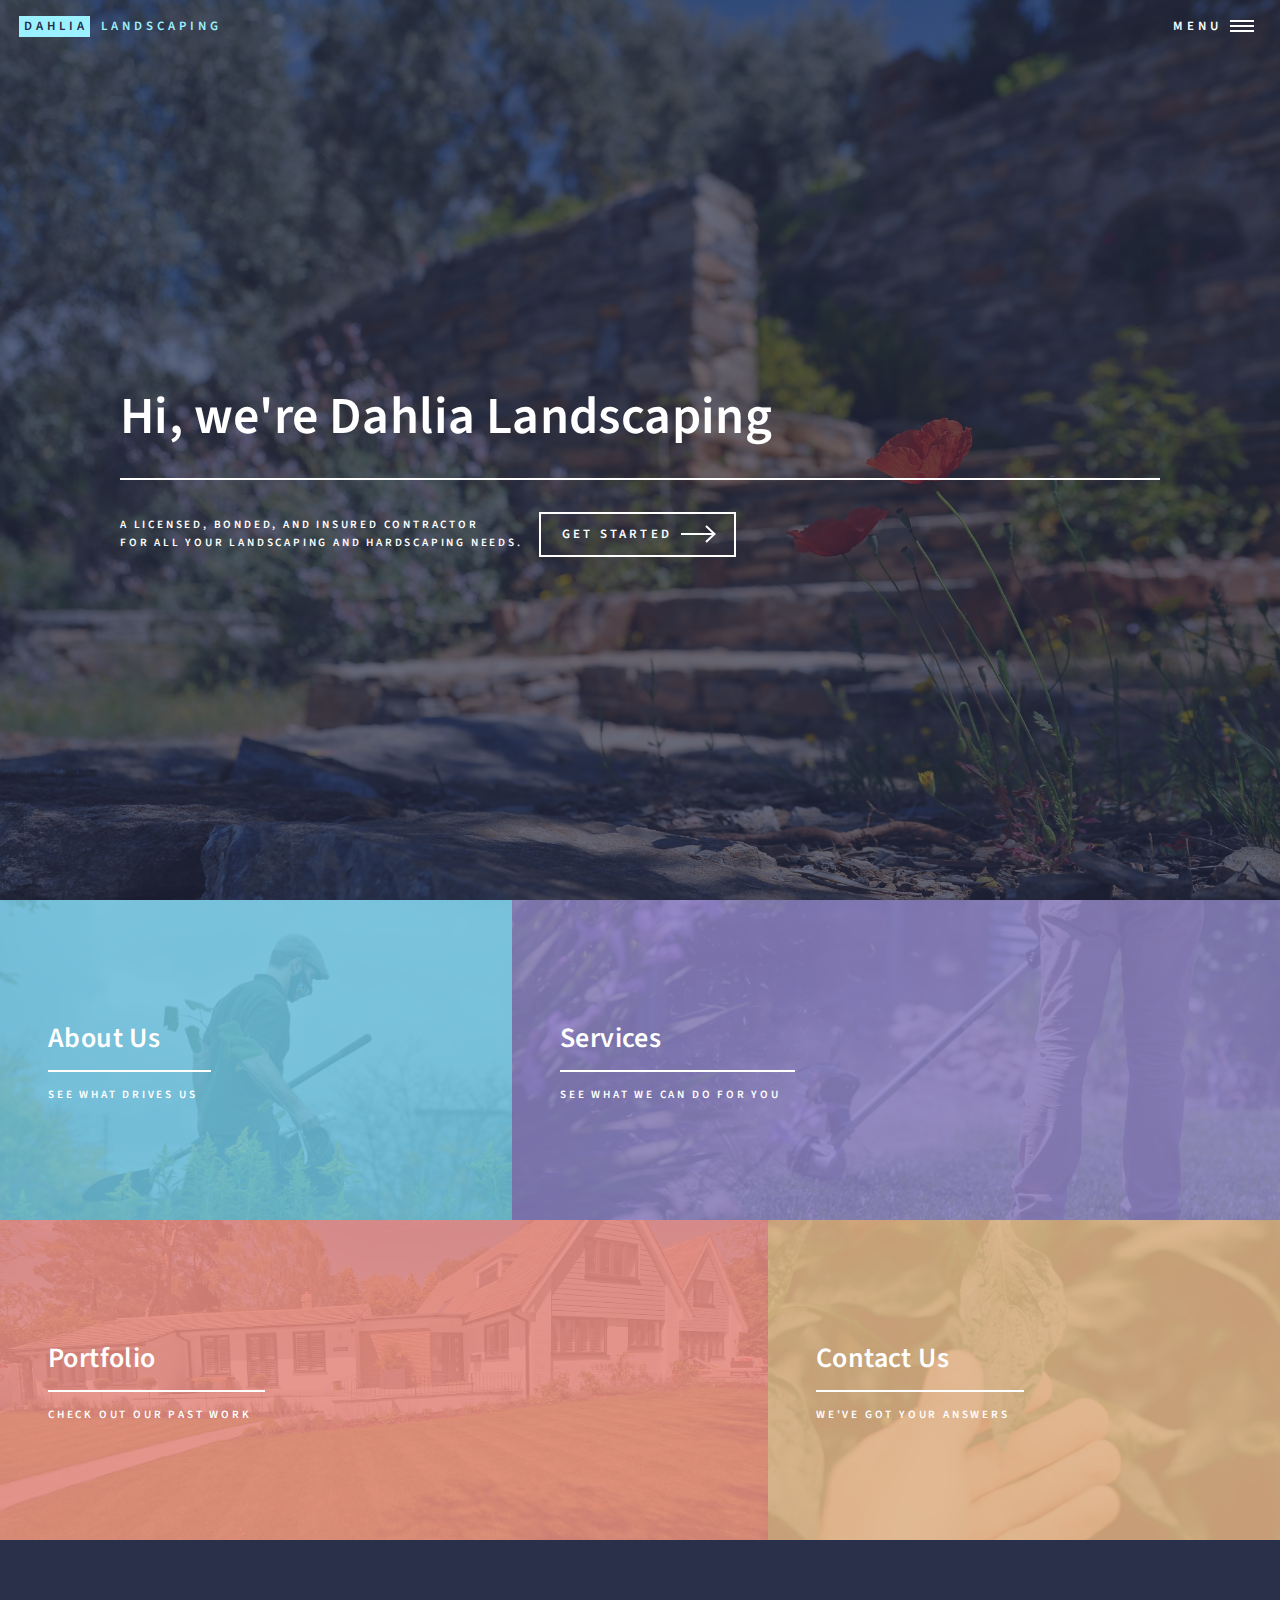
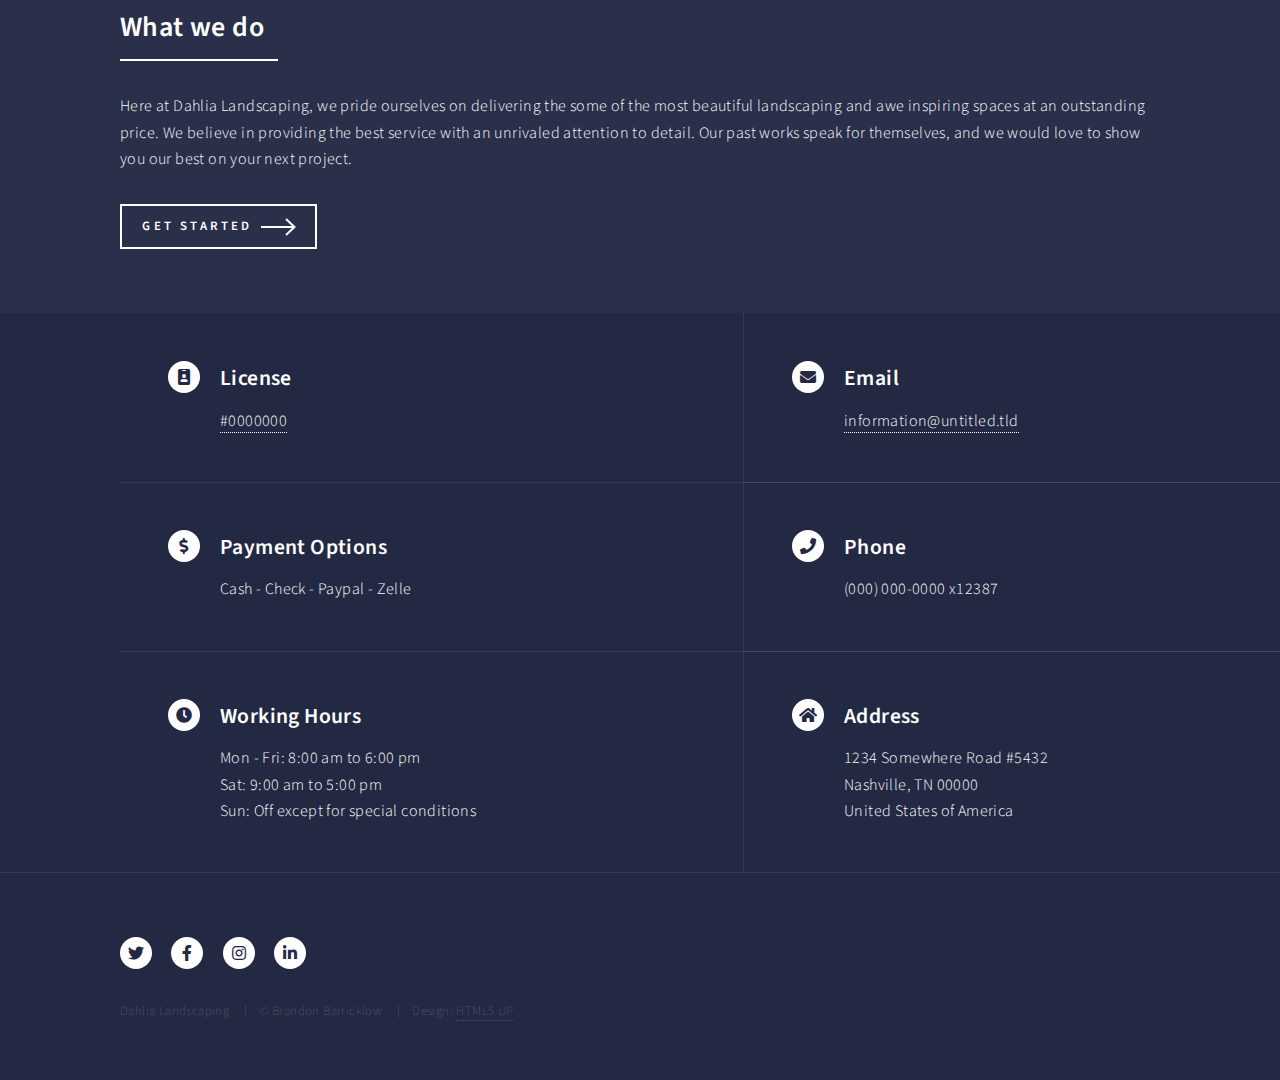
==== index.html @ 2a2ededb "First commit of all code and images" ====
<!DOCTYPE HTML>
<!--
	Forty by HTML5 UP
	html5up.net | @ajlkn
	Free for personal and commercial use under the CCA 3.0 license (html5up.net/license)
-->
<html>
	<head>
		<title>DAHLIA Landscaping</title>
		<meta charset="utf-8" />
		<meta name="viewport" content="width=device-width, initial-scale=1, user-scalable=no" />
		<link rel="stylesheet" href="assets/css/main.css" />
		<noscript><link rel="stylesheet" href="assets/css/noscript.css" /></noscript>
	</head>
	<body class="is-preload">

		<!-- Wrapper -->
			<div id="wrapper">

				<!-- Header -->
					<header id="header" class="alt">
						<a href="index.html" class="logo"><strong>DAHLIA</strong> <span>Landscaping</span></a>
						<nav>
							<a href="#menu">Menu</a>
						</nav>
					</header>

				<!-- Menu -->
					<nav id="menu">
						<ul class="links">
							<li><a href="index.html">Home</a></li>
							<li><a href="about.html">About Us</a></li>
							<li><a href="services.html">Services</a></li>
							<li><a href="portfolio.html">Portfolio</a></li>
							<li><a href="contactus.html">Contact Us</a></li>
						</ul>
					</nav>

				<!-- Banner -->
					<section id="banner" class="major">
						<div class="inner">
							<header class="major">
								<h1>Hi, we're Dahlia Landscaping</h1>
							</header>
							<div class="content">
								<p>A licensed, bonded, and insured contractor<br> for all your Landscaping and Hardscaping needs.</p>
								<ul class="actions">
									<li><a href="#one" class="button next scrolly">Get Started</a></li>
								</ul>
							</div>
						</div>
					</section>

				<!-- Main -->
					<div id="main">

						<!-- One -->
							<section id="one" class="tiles">
								<article>
									<span class="image">
										<img src="images/pic01.jpg" alt="" />
									</span>
									<header class="major">
										<h3><a href="about.html" class="link">About Us</a></h3>
										<p>See what drives us</p>
									</header>
								</article>
								<article>
									<span class="image">
										<img src="images/pic02.jpg" alt="" />
									</span>
									<header class="major">
										<h3><a href="services.html" class="link">Services</a></h3>
										<p>See what we can do for you</p>
									</header>
								</article>
								<article>
									<span class="image">
										<img src="images/pic03.jpg" alt="" />
									</span>
									<header class="major">
										<h3><a href="portfolio.html" class="link">Portfolio</a></h3>
										<p>Check out our past work</p>
									</header>
								</article>
								<article>
									<span class="image">
										<img src="images/pic04.jpg" alt="" />
									</span>
									<header class="major">
										<h3><a href="contactus.html" class="link">Contact Us</a></h3>
										<p>We've got your answers</p>
									</header>
								</article>
								<!-- <article>
									<span class="image">
										<img src="images/pic05.jpg" alt="" />
									</span>
									<header class="major">
										<h3><a href="landing.html" class="link">Consequat</a></h3>
										<p>Ipsum dolor sit amet</p>
									</header>
								</article> -->
								<!-- <article>
									<span class="image">
										<img src="images/pic06.jpg" alt="" />
									</span>
									<header class="major">
										<h3><a href="landing.html" class="link">Etiam</a></h3>
										<p>Feugiat amet tempus</p>
									</header>
								</article> -->
							</section>

						<!-- Two -->
							<section id="two">
								<div class="inner">
									<header class="major">
										<h2>What we do</h2>
									</header>
									<p>Here at Dahlia Landscaping, we pride ourselves on delivering the some of the most beautiful landscaping and awe inspiring spaces at an outstanding price. We believe in providing the best service with an unrivaled attention to detail. Our past works speak for themselves, and we would love to show you our best on your next project.</p>
									<ul class="actions">
										<li><a href="#one" class="button next scrolly">Get Started</a></li>
									</ul>
								</div>
							</section>

					</div>

				<!-- Contact -->
					<section id="contact">
						<div class="inner">
							<section class="split">
								<section>
									<div class="contact-method">
										<span class="icon solid alt fa-id-badge"></span>
										<h3>License</h3>
										<a href="#">#0000000</a>
									</div>
								</section>
								<section>
									<div class="contact-method">
										<span class="icon solid alt fa-dollar-sign"></span>
										<h3>Payment Options</h3>
										<span>Cash - Check - Paypal - Zelle</span>
									</div>
								</section>
								<section>
									<div class="contact-method">
										<span class="icon solid alt fa-clock"></span>
										<h3>Working Hours</h3>
										<span>Mon - Fri: 8:00 am to 6:00 pm<br>
										Sat: 9:00 am to 5:00 pm<br>
										Sun: Off except for special conditions</span>
									</div>
								</section>
							</section>
							<section class="split">
								<section>
									<div class="contact-method">
										<span class="icon solid alt fa-envelope"></span>
										<h3>Email</h3>
										<a href="#">information@untitled.tld</a>
									</div>
								</section>
								<section>
									<div class="contact-method">
										<span class="icon solid alt fa-phone"></span>
										<h3>Phone</h3>
										<span>(000) 000-0000 x12387</span>
									</div>
								</section>
								<section>
									<div class="contact-method">
										<span class="icon solid alt fa-home"></span>
										<h3>Address</h3>
										<span>1234 Somewhere Road #5432<br />
										Nashville, TN 00000<br />
										United States of America</span>
									</div>
								</section>
							</section>
						</div>
					</section>

				<!-- Footer -->
					<footer id="footer">
						<div class="inner">
							<ul class="icons">
								<li><a href="#" class="icon brands alt fa-twitter"><span class="label">Twitter</span></a></li>
								<li><a href="#" class="icon brands alt fa-facebook-f"><span class="label">Facebook</span></a></li>
								<li><a href="#" class="icon brands alt fa-instagram"><span class="label">Instagram</span></a></li>
								<li><a href="#" class="icon brands alt fa-linkedin-in"><span class="label">LinkedIn</span></a></li>
							</ul>
							
							<ul class="copyright">
								<li>Dahlia Landscaping</li>
								<li>&copy; Brandon Barricklow</li>
								<li>Design: <a href="https://html5up.net">HTML5 UP</a></li>
							</ul>
						</div>
					</footer>

			</div>

		<!-- Scripts -->
			<script src="assets/js/jquery.min.js"></script>
			<script src="assets/js/jquery.scrolly.min.js"></script>
			<script src="assets/js/jquery.scrollex.min.js"></script>
			<script src="assets/js/browser.min.js"></script>
			<script src="assets/js/breakpoints.min.js"></script>
			<script src="assets/js/util.js"></script>
			<script src="assets/js/main.js"></script>

	</body>
</html>
---- assets/css/main.css ----
@import url(fontawesome-all.min.css);
@import url("https://fonts.googleapis.com/css?family=Source+Sans+Pro:300,300italic,600,600italic");

/*
	Forty by HTML5 UP
	html5up.net | @ajlkn
	Free for personal and commercial use under the CCA 3.0 license (html5up.net/license)
*/

html, body, div, span, applet, object,
iframe, h1, h2, h3, h4, h5, h6, p, blockquote,
pre, a, abbr, acronym, address, big, cite,
code, del, dfn, em, img, ins, kbd, q, s, samp,
small, strike, strong, sub, sup, tt, var, b,
u, i, center, dl, dt, dd, ol, ul, li, fieldset,
form, label, legend, table, caption, tbody,
tfoot, thead, tr, th, td, article, aside,
canvas, details, embed, figure, figcaption,
footer, header, hgroup, menu, nav, output, ruby,
section, summary, time, mark, audio, video {
	margin: 0;
	padding: 0;
	border: 0;
	font-size: 100%;
	font: inherit;
	vertical-align: baseline;}

article, aside, details, figcaption, figure,
footer, header, hgroup, menu, nav, section {
	display: block;}

body {
	line-height: 1;
}

ol, ul {
	list-style: none;
}

blockquote, q {
	quotes: none;
}

	blockquote:before, blockquote:after, q:before, q:after {
		content: '';
		content: none;
	}

table {
	border-collapse: collapse;
	border-spacing: 0;
}

body {
	-webkit-text-size-adjust: none;
}

mark {
	background-color: transparent;
	color: inherit;
}

input::-moz-focus-inner {
	border: 0;
	padding: 0;
}

input, select, textarea {
	-moz-appearance: none;
	-webkit-appearance: none;
	-ms-appearance: none;
	appearance: none;
}

/* Basic */

	@-ms-viewport {
		width: device-width;
	}

	body {
		-ms-overflow-style: scrollbar;
	}

	@media screen and (max-width: 480px) {

		html, body {
			min-width: 320px;
		}

	}

	html {
		box-sizing: border-box;
	}

	*, *:before, *:after {
		box-sizing: inherit;
	}

	body {
		background: #242943;
	}

		body.is-preload *, body.is-preload *:before, body.is-preload *:after {
			-moz-animation: none !important;
			-webkit-animation: none !important;
			-ms-animation: none !important;
			animation: none !important;
			-moz-transition: none !important;
			-webkit-transition: none !important;
			-ms-transition: none !important;
			transition: none !important;
		}

/* Type */

	body, input, select, textarea {
		color: #ffffff;
		font-family: "Source Sans Pro", Helvetica, sans-serif;
		font-size: 17pt;
		font-weight: 300;
		letter-spacing: 0.025em;
		line-height: 1.65;
	}

		@media screen and (max-width: 1680px) {

			body, input, select, textarea {
				font-size: 14pt;
			}

		}

		@media screen and (max-width: 1280px) {

			body, input, select, textarea {
				font-size: 12pt;
			}

		}

		@media screen and (max-width: 360px) {

			body, input, select, textarea {
				font-size: 11pt;
			}

		}

	a {
		-moz-transition: color 0.2s ease-in-out, border-bottom-color 0.2s ease-in-out;
		-webkit-transition: color 0.2s ease-in-out, border-bottom-color 0.2s ease-in-out;
		-ms-transition: color 0.2s ease-in-out, border-bottom-color 0.2s ease-in-out;
		transition: color 0.2s ease-in-out, border-bottom-color 0.2s ease-in-out;
		border-bottom: dotted 1px;
		color: inherit;
		text-decoration: none;
	}

		a:hover {
			border-bottom-color: transparent;
			color: #9bf1ff !important;
		}

		a:active {
			color: #53e3fb !important;
		}

	strong, b {
		color: #ffffff;
		font-weight: 600;
	}

	em, i {
		font-style: italic;
	}

	p {
		margin: 0 0 2em 0;
	}

	h1, h2, h3, h4, h5, h6 {
		color: #ffffff;
		font-weight: 600;
		line-height: 1.65;
		margin: 0 0 1em 0;
	}

		h1 a, h2 a, h3 a, h4 a, h5 a, h6 a {
			color: inherit;
			border-bottom: 0;
		}

	h1 {
		font-size: 2.5em;
	}

	h2 {
		font-size: 1.75em;
	}

	h3 {
		font-size: 1.35em;
	}

	h4 {
		font-size: 1.1em;
	}

	h5 {
		font-size: 0.9em;
	}

	h6 {
		font-size: 0.7em;
	}

	@media screen and (max-width: 736px) {

		h1 {
			font-size: 2em;
		}

		h2 {
			font-size: 1.5em;
		}

		h3 {
			font-size: 1.25em;
		}

	}

	sub {
		font-size: 0.8em;
		position: relative;
		top: 0.5em;
	}

	sup {
		font-size: 0.8em;
		position: relative;
		top: -0.5em;
	}

	blockquote {
		border-left: solid 4px rgba(212, 212, 255, 0.1);
		font-style: italic;
		margin: 0 0 2em 0;
		padding: 0.5em 0 0.5em 2em;
	}

	code {
		background: rgba(212, 212, 255, 0.035);
		font-family: "Courier New", monospace;
		font-size: 0.9em;
		margin: 0 0.25em;
		padding: 0.25em 0.65em;
	}

	pre {
		-webkit-overflow-scrolling: touch;
		font-family: "Courier New", monospace;
		font-size: 0.9em;
		margin: 0 0 2em 0;
	}

		pre code {
			display: block;
			line-height: 1.75;
			padding: 1em 1.5em;
			overflow-x: auto;
		}

	hr {
		border: 0;
		border-bottom: solid 1px rgba(212, 212, 255, 0.1);
		margin: 2em 0;
	}

		hr.major {
			margin: 3em 0;
		}

	.align-left {
		text-align: left;
	}

	.align-center {
		text-align: center;
	}

	.align-right {
		text-align: right;
	}

/* Row */

	.row {
		display: flex;
		flex-wrap: wrap;
		box-sizing: border-box;
		align-items: stretch;
	}

		.row > * {
			box-sizing: border-box;
		}

		.row.gtr-uniform > * > :last-child {
			margin-bottom: 0;
		}

		.row.aln-left {
			justify-content: flex-start;
		}

		.row.aln-center {
			justify-content: center;
		}

		.row.aln-right {
			justify-content: flex-end;
		}

		.row.aln-top {
			align-items: flex-start;
		}

		.row.aln-middle {
			align-items: center;
		}

		.row.aln-bottom {
			align-items: flex-end;
		}

		.row > .imp {
			order: -1;
		}

		.row > .col-1 {
			width: 8.33333%;
		}

		.row > .off-1 {
			margin-left: 8.33333%;
		}

		.row > .col-2 {
			width: 16.66667%;
		}

		.row > .off-2 {
			margin-left: 16.66667%;
		}

		.row > .col-3 {
			width: 25%;
		}

		.row > .off-3 {
			margin-left: 25%;
		}

		.row > .col-4 {
			width: 33.33333%;
		}

		.row > .off-4 {
			margin-left: 33.33333%;
		}

		.row > .col-5 {
			width: 41.66667%;
		}

		.row > .off-5 {
			margin-left: 41.66667%;
		}

		.row > .col-6 {
			width: 50%;
		}

		.row > .off-6 {
			margin-left: 50%;
		}

		.row > .col-7 {
			width: 58.33333%;
		}

		.row > .off-7 {
			margin-left: 58.33333%;
		}

		.row > .col-8 {
			width: 66.66667%;
		}

		.row > .off-8 {
			margin-left: 66.66667%;
		}

		.row > .col-9 {
			width: 75%;
		}

		.row > .off-9 {
			margin-left: 75%;
		}

		.row > .col-10 {
			width: 83.33333%;
		}

		.row > .off-10 {
			margin-left: 83.33333%;
		}

		.row > .col-11 {
			width: 91.66667%;
		}

		.row > .off-11 {
			margin-left: 91.66667%;
		}

		.row > .col-12 {
			width: 100%;
		}

		.row > .off-12 {
			margin-left: 100%;
		}

		.row.gtr-0 {
			margin-top: 0;
			margin-left: 0em;
		}

			.row.gtr-0 > * {
				padding: 0 0 0 0em;
			}

			.row.gtr-0.gtr-uniform {
				margin-top: 0em;
			}

				.row.gtr-0.gtr-uniform > * {
					padding-top: 0em;
				}

		.row.gtr-25 {
			margin-top: 0;
			margin-left: -0.5em;
		}

			.row.gtr-25 > * {
				padding: 0 0 0 0.5em;
			}

			.row.gtr-25.gtr-uniform {
				margin-top: -0.5em;
			}

				.row.gtr-25.gtr-uniform > * {
					padding-top: 0.5em;
				}

		.row.gtr-50 {
			margin-top: 0;
			margin-left: -1em;
		}

			.row.gtr-50 > * {
				padding: 0 0 0 1em;
			}

			.row.gtr-50.gtr-uniform {
				margin-top: -1em;
			}

				.row.gtr-50.gtr-uniform > * {
					padding-top: 1em;
				}

		.row {
			margin-top: 0;
			margin-left: -2em;
		}

			.row > * {
				padding: 0 0 0 2em;
			}

			.row.gtr-uniform {
				margin-top: -2em;
			}

				.row.gtr-uniform > * {
					padding-top: 2em;
				}

		.row.gtr-150 {
			margin-top: 0;
			margin-left: -3em;
		}

			.row.gtr-150 > * {
				padding: 0 0 0 3em;
			}

			.row.gtr-150.gtr-uniform {
				margin-top: -3em;
			}

				.row.gtr-150.gtr-uniform > * {
					padding-top: 3em;
				}

		.row.gtr-200 {
			margin-top: 0;
			margin-left: -4em;
		}

			.row.gtr-200 > * {
				padding: 0 0 0 4em;
			}

			.row.gtr-200.gtr-uniform {
				margin-top: -4em;
			}

				.row.gtr-200.gtr-uniform > * {
					padding-top: 4em;
				}

		@media screen and (max-width: 1680px) {

			.row {
				display: flex;
				flex-wrap: wrap;
				box-sizing: border-box;
				align-items: stretch;
			}

				.row > * {
					box-sizing: border-box;
				}

				.row.gtr-uniform > * > :last-child {
					margin-bottom: 0;
				}

				.row.aln-left {
					justify-content: flex-start;
				}

				.row.aln-center {
					justify-content: center;
				}

				.row.aln-right {
					justify-content: flex-end;
				}

				.row.aln-top {
					align-items: flex-start;
				}

				.row.aln-middle {
					align-items: center;
				}

				.row.aln-bottom {
					align-items: flex-end;
				}

				.row > .imp-xlarge {
					order: -1;
				}

				.row > .col-1-xlarge {
					width: 8.33333%;
				}

				.row > .off-1-xlarge {
					margin-left: 8.33333%;
				}

				.row > .col-2-xlarge {
					width: 16.66667%;
				}

				.row > .off-2-xlarge {
					margin-left: 16.66667%;
				}

				.row > .col-3-xlarge {
					width: 25%;
				}

				.row > .off-3-xlarge {
					margin-left: 25%;
				}

				.row > .col-4-xlarge {
					width: 33.33333%;
				}

				.row > .off-4-xlarge {
					margin-left: 33.33333%;
				}

				.row > .col-5-xlarge {
					width: 41.66667%;
				}

				.row > .off-5-xlarge {
					margin-left: 41.66667%;
				}

				.row > .col-6-xlarge {
					width: 50%;
				}

				.row > .off-6-xlarge {
					margin-left: 50%;
				}

				.row > .col-7-xlarge {
					width: 58.33333%;
				}

				.row > .off-7-xlarge {
					margin-left: 58.33333%;
				}

				.row > .col-8-xlarge {
					width: 66.66667%;
				}

				.row > .off-8-xlarge {
					margin-left: 66.66667%;
				}

				.row > .col-9-xlarge {
					width: 75%;
				}

				.row > .off-9-xlarge {
					margin-left: 75%;
				}

				.row > .col-10-xlarge {
					width: 83.33333%;
				}

				.row > .off-10-xlarge {
					margin-left: 83.33333%;
				}

				.row > .col-11-xlarge {
					width: 91.66667%;
				}

				.row > .off-11-xlarge {
					margin-left: 91.66667%;
				}

				.row > .col-12-xlarge {
					width: 100%;
				}

				.row > .off-12-xlarge {
					margin-left: 100%;
				}

				.row.gtr-0 {
					margin-top: 0;
					margin-left: 0em;
				}

					.row.gtr-0 > * {
						padding: 0 0 0 0em;
					}

					.row.gtr-0.gtr-uniform {
						margin-top: 0em;
					}

						.row.gtr-0.gtr-uniform > * {
							padding-top: 0em;
						}

				.row.gtr-25 {
					margin-top: 0;
					margin-left: -0.5em;
				}

					.row.gtr-25 > * {
						padding: 0 0 0 0.5em;
					}

					.row.gtr-25.gtr-uniform {
						margin-top: -0.5em;
					}

						.row.gtr-25.gtr-uniform > * {
							padding-top: 0.5em;
						}

				.row.gtr-50 {
					margin-top: 0;
					margin-left: -1em;
				}

					.row.gtr-50 > * {
						padding: 0 0 0 1em;
					}

					.row.gtr-50.gtr-uniform {
						margin-top: -1em;
					}

						.row.gtr-50.gtr-uniform > * {
							padding-top: 1em;
						}

				.row {
					margin-top: 0;
					margin-left: -2em;
				}

					.row > * {
						padding: 0 0 0 2em;
					}

					.row.gtr-uniform {
						margin-top: -2em;
					}

						.row.gtr-uniform > * {
							padding-top: 2em;
						}

				.row.gtr-150 {
					margin-top: 0;
					margin-left: -3em;
				}

					.row.gtr-150 > * {
						padding: 0 0 0 3em;
					}

					.row.gtr-150.gtr-uniform {
						margin-top: -3em;
					}

						.row.gtr-150.gtr-uniform > * {
							padding-top: 3em;
						}

				.row.gtr-200 {
					margin-top: 0;
					margin-left: -4em;
				}

					.row.gtr-200 > * {
						padding: 0 0 0 4em;
					}

					.row.gtr-200.gtr-uniform {
						margin-top: -4em;
					}

						.row.gtr-200.gtr-uniform > * {
							padding-top: 4em;
						}

		}

		@media screen and (max-width: 1280px) {

			.row {
				display: flex;
				flex-wrap: wrap;
				box-sizing: border-box;
				align-items: stretch;
			}

				.row > * {
					box-sizing: border-box;
				}

				.row.gtr-uniform > * > :last-child {
					margin-bottom: 0;
				}

				.row.aln-left {
					justify-content: flex-start;
				}

				.row.aln-center {
					justify-content: center;
				}

				.row.aln-right {
					justify-content: flex-end;
				}

				.row.aln-top {
					align-items: flex-start;
				}

				.row.aln-middle {
					align-items: center;
				}

				.row.aln-bottom {
					align-items: flex-end;
				}

				.row > .imp-large {
					order: -1;
				}

				.row > .col-1-large {
					width: 8.33333%;
				}

				.row > .off-1-large {
					margin-left: 8.33333%;
				}

				.row > .col-2-large {
					width: 16.66667%;
				}

				.row > .off-2-large {
					margin-left: 16.66667%;
				}

				.row > .col-3-large {
					width: 25%;
				}

				.row > .off-3-large {
					margin-left: 25%;
				}

				.row > .col-4-large {
					width: 33.33333%;
				}

				.row > .off-4-large {
					margin-left: 33.33333%;
				}

				.row > .col-5-large {
					width: 41.66667%;
				}

				.row > .off-5-large {
					margin-left: 41.66667%;
				}

				.row > .col-6-large {
					width: 50%;
				}

				.row > .off-6-large {
					margin-left: 50%;
				}

				.row > .col-7-large {
					width: 58.33333%;
				}

				.row > .off-7-large {
					margin-left: 58.33333%;
				}

				.row > .col-8-large {
					width: 66.66667%;
				}

				.row > .off-8-large {
					margin-left: 66.66667%;
				}

				.row > .col-9-large {
					width: 75%;
				}

				.row > .off-9-large {
					margin-left: 75%;
				}

				.row > .col-10-large {
					width: 83.33333%;
				}

				.row > .off-10-large {
					margin-left: 83.33333%;
				}

				.row > .col-11-large {
					width: 91.66667%;
				}

				.row > .off-11-large {
					margin-left: 91.66667%;
				}

				.row > .col-12-large {
					width: 100%;
				}

				.row > .off-12-large {
					margin-left: 100%;
				}

				.row.gtr-0 {
					margin-top: 0;
					margin-left: 0em;
				}

					.row.gtr-0 > * {
						padding: 0 0 0 0em;
					}

					.row.gtr-0.gtr-uniform {
						margin-top: 0em;
					}

						.row.gtr-0.gtr-uniform > * {
							padding-top: 0em;
						}

				.row.gtr-25 {
					margin-top: 0;
					margin-left: -0.375em;
				}

					.row.gtr-25 > * {
						padding: 0 0 0 0.375em;
					}

					.row.gtr-25.gtr-uniform {
						margin-top: -0.375em;
					}

						.row.gtr-25.gtr-uniform > * {
							padding-top: 0.375em;
						}

				.row.gtr-50 {
					margin-top: 0;
					margin-left: -0.75em;
				}

					.row.gtr-50 > * {
						padding: 0 0 0 0.75em;
					}

					.row.gtr-50.gtr-uniform {
						margin-top: -0.75em;
					}

						.row.gtr-50.gtr-uniform > * {
							padding-top: 0.75em;
						}

				.row {
					margin-top: 0;
					margin-left: -1.5em;
				}

					.row > * {
						padding: 0 0 0 1.5em;
					}

					.row.gtr-uniform {
						margin-top: -1.5em;
					}

						.row.gtr-uniform > * {
							padding-top: 1.5em;
						}

				.row.gtr-150 {
					margin-top: 0;
					margin-left: -2.25em;
				}

					.row.gtr-150 > * {
						padding: 0 0 0 2.25em;
					}

					.row.gtr-150.gtr-uniform {
						margin-top: -2.25em;
					}

						.row.gtr-150.gtr-uniform > * {
							padding-top: 2.25em;
						}

				.row.gtr-200 {
					margin-top: 0;
					margin-left: -3em;
				}

					.row.gtr-200 > * {
						padding: 0 0 0 3em;
					}

					.row.gtr-200.gtr-uniform {
						margin-top: -3em;
					}

						.row.gtr-200.gtr-uniform > * {
							padding-top: 3em;
						}

		}

		@media screen and (max-width: 980px) {

			.row {
				display: flex;
				flex-wrap: wrap;
				box-sizing: border-box;
				align-items: stretch;
			}

				.row > * {
					box-sizing: border-box;
				}

				.row.gtr-uniform > * > :last-child {
					margin-bottom: 0;
				}

				.row.aln-left {
					justify-content: flex-start;
				}

				.row.aln-center {
					justify-content: center;
				}

				.row.aln-right {
					justify-content: flex-end;
				}

				.row.aln-top {
					align-items: flex-start;
				}

				.row.aln-middle {
					align-items: center;
				}

				.row.aln-bottom {
					align-items: flex-end;
				}

				.row > .imp-medium {
					order: -1;
				}

				.row > .col-1-medium {
					width: 8.33333%;
				}

				.row > .off-1-medium {
					margin-left: 8.33333%;
				}

				.row > .col-2-medium {
					width: 16.66667%;
				}

				.row > .off-2-medium {
					margin-left: 16.66667%;
				}

				.row > .col-3-medium {
					width: 25%;
				}

				.row > .off-3-medium {
					margin-left: 25%;
				}

				.row > .col-4-medium {
					width: 33.33333%;
				}

				.row > .off-4-medium {
					margin-left: 33.33333%;
				}

				.row > .col-5-medium {
					width: 41.66667%;
				}

				.row > .off-5-medium {
					margin-left: 41.66667%;
				}

				.row > .col-6-medium {
					width: 50%;
				}

				.row > .off-6-medium {
					margin-left: 50%;
				}

				.row > .col-7-medium {
					width: 58.33333%;
				}

				.row > .off-7-medium {
					margin-left: 58.33333%;
				}

				.row > .col-8-medium {
					width: 66.66667%;
				}

				.row > .off-8-medium {
					margin-left: 66.66667%;
				}

				.row > .col-9-medium {
					width: 75%;
				}

				.row > .off-9-medium {
					margin-left: 75%;
				}

				.row > .col-10-medium {
					width: 83.33333%;
				}

				.row > .off-10-medium {
					margin-left: 83.33333%;
				}

				.row > .col-11-medium {
					width: 91.66667%;
				}

				.row > .off-11-medium {
					margin-left: 91.66667%;
				}

				.row > .col-12-medium {
					width: 100%;
				}

				.row > .off-12-medium {
					margin-left: 100%;
				}

				.row.gtr-0 {
					margin-top: 0;
					margin-left: 0em;
				}

					.row.gtr-0 > * {
						padding: 0 0 0 0em;
					}

					.row.gtr-0.gtr-uniform {
						margin-top: 0em;
					}

						.row.gtr-0.gtr-uniform > * {
							padding-top: 0em;
						}

				.row.gtr-25 {
					margin-top: 0;
					margin-left: -0.375em;
				}

					.row.gtr-25 > * {
						padding: 0 0 0 0.375em;
					}

					.row.gtr-25.gtr-uniform {
						margin-top: -0.375em;
					}

						.row.gtr-25.gtr-uniform > * {
							padding-top: 0.375em;
						}

				.row.gtr-50 {
					margin-top: 0;
					margin-left: -0.75em;
				}

					.row.gtr-50 > * {
						padding: 0 0 0 0.75em;
					}

					.row.gtr-50.gtr-uniform {
						margin-top: -0.75em;
					}

						.row.gtr-50.gtr-uniform > * {
							padding-top: 0.75em;
						}

				.row {
					margin-top: 0;
					margin-left: -1.5em;
				}

					.row > * {
						padding: 0 0 0 1.5em;
					}

					.row.gtr-uniform {
						margin-top: -1.5em;
					}

						.row.gtr-uniform > * {
							padding-top: 1.5em;
						}

				.row.gtr-150 {
					margin-top: 0;
					margin-left: -2.25em;
				}

					.row.gtr-150 > * {
						padding: 0 0 0 2.25em;
					}

					.row.gtr-150.gtr-uniform {
						margin-top: -2.25em;
					}

						.row.gtr-150.gtr-uniform > * {
							padding-top: 2.25em;
						}

				.row.gtr-200 {
					margin-top: 0;
					margin-left: -3em;
				}

					.row.gtr-200 > * {
						padding: 0 0 0 3em;
					}

					.row.gtr-200.gtr-uniform {
						margin-top: -3em;
					}

						.row.gtr-200.gtr-uniform > * {
							padding-top: 3em;
						}

		}

		@media screen and (max-width: 736px) {

			.row {
				display: flex;
				flex-wrap: wrap;
				box-sizing: border-box;
				align-items: stretch;
			}

				.row > * {
					box-sizing: border-box;
				}

				.row.gtr-uniform > * > :last-child {
					margin-bottom: 0;
				}

				.row.aln-left {
					justify-content: flex-start;
				}

				.row.aln-center {
					justify-content: center;
				}

				.row.aln-right {
					justify-content: flex-end;
				}

				.row.aln-top {
					align-items: flex-start;
				}

				.row.aln-middle {
					align-items: center;
				}

				.row.aln-bottom {
					align-items: flex-end;
				}

				.row > .imp-small {
					order: -1;
				}

				.row > .col-1-small {
					width: 8.33333%;
				}

				.row > .off-1-small {
					margin-left: 8.33333%;
				}

				.row > .col-2-small {
					width: 16.66667%;
				}

				.row > .off-2-small {
					margin-left: 16.66667%;
				}

				.row > .col-3-small {
					width: 25%;
				}

				.row > .off-3-small {
					margin-left: 25%;
				}

				.row > .col-4-small {
					width: 33.33333%;
				}

				.row > .off-4-small {
					margin-left: 33.33333%;
				}

				.row > .col-5-small {
					width: 41.66667%;
				}

				.row > .off-5-small {
					margin-left: 41.66667%;
				}

				.row > .col-6-small {
					width: 50%;
				}

				.row > .off-6-small {
					margin-left: 50%;
				}

				.row > .col-7-small {
					width: 58.33333%;
				}

				.row > .off-7-small {
					margin-left: 58.33333%;
				}

				.row > .col-8-small {
					width: 66.66667%;
				}

				.row > .off-8-small {
					margin-left: 66.66667%;
				}

				.row > .col-9-small {
					width: 75%;
				}

				.row > .off-9-small {
					margin-left: 75%;
				}

				.row > .col-10-small {
					width: 83.33333%;
				}

				.row > .off-10-small {
					margin-left: 83.33333%;
				}

				.row > .col-11-small {
					width: 91.66667%;
				}

				.row > .off-11-small {
					margin-left: 91.66667%;
				}

				.row > .col-12-small {
					width: 100%;
				}

				.row > .off-12-small {
					margin-left: 100%;
				}

				.row.gtr-0 {
					margin-top: 0;
					margin-left: 0em;
				}

					.row.gtr-0 > * {
						padding: 0 0 0 0em;
					}

					.row.gtr-0.gtr-uniform {
						margin-top: 0em;
					}

						.row.gtr-0.gtr-uniform > * {
							padding-top: 0em;
						}

				.row.gtr-25 {
					margin-top: 0;
					margin-left: -0.3125em;
				}

					.row.gtr-25 > * {
						padding: 0 0 0 0.3125em;
					}

					.row.gtr-25.gtr-uniform {
						margin-top: -0.3125em;
					}

						.row.gtr-25.gtr-uniform > * {
							padding-top: 0.3125em;
						}

				.row.gtr-50 {
					margin-top: 0;
					margin-left: -0.625em;
				}

					.row.gtr-50 > * {
						padding: 0 0 0 0.625em;
					}

					.row.gtr-50.gtr-uniform {
						margin-top: -0.625em;
					}

						.row.gtr-50.gtr-uniform > * {
							padding-top: 0.625em;
						}

				.row {
					margin-top: 0;
					margin-left: -1.25em;
				}

					.row > * {
						padding: 0 0 0 1.25em;
					}

					.row.gtr-uniform {
						margin-top: -1.25em;
					}

						.row.gtr-uniform > * {
							padding-top: 1.25em;
						}

				.row.gtr-150 {
					margin-top: 0;
					margin-left: -1.875em;
				}

					.row.gtr-150 > * {
						padding: 0 0 0 1.875em;
					}

					.row.gtr-150.gtr-uniform {
						margin-top: -1.875em;
					}

						.row.gtr-150.gtr-uniform > * {
							padding-top: 1.875em;
						}

				.row.gtr-200 {
					margin-top: 0;
					margin-left: -2.5em;
				}

					.row.gtr-200 > * {
						padding: 0 0 0 2.5em;
					}

					.row.gtr-200.gtr-uniform {
						margin-top: -2.5em;
					}

						.row.gtr-200.gtr-uniform > * {
							padding-top: 2.5em;
						}

		}

		@media screen and (max-width: 480px) {

			.row {
				display: flex;
				flex-wrap: wrap;
				box-sizing: border-box;
				align-items: stretch;
			}

				.row > * {
					box-sizing: border-box;
				}

				.row.gtr-uniform > * > :last-child {
					margin-bottom: 0;
				}

				.row.aln-left {
					justify-content: flex-start;
				}

				.row.aln-center {
					justify-content: center;
				}

				.row.aln-right {
					justify-content: flex-end;
				}

				.row.aln-top {
					align-items: flex-start;
				}

				.row.aln-middle {
					align-items: center;
				}

				.row.aln-bottom {
					align-items: flex-end;
				}

				.row > .imp-xsmall {
					order: -1;
				}

				.row > .col-1-xsmall {
					width: 8.33333%;
				}

				.row > .off-1-xsmall {
					margin-left: 8.33333%;
				}

				.row > .col-2-xsmall {
					width: 16.66667%;
				}

				.row > .off-2-xsmall {
					margin-left: 16.66667%;
				}

				.row > .col-3-xsmall {
					width: 25%;
				}

				.row > .off-3-xsmall {
					margin-left: 25%;
				}

				.row > .col-4-xsmall {
					width: 33.33333%;
				}

				.row > .off-4-xsmall {
					margin-left: 33.33333%;
				}

				.row > .col-5-xsmall {
					width: 41.66667%;
				}

				.row > .off-5-xsmall {
					margin-left: 41.66667%;
				}

				.row > .col-6-xsmall {
					width: 50%;
				}

				.row > .off-6-xsmall {
					margin-left: 50%;
				}

				.row > .col-7-xsmall {
					width: 58.33333%;
				}

				.row > .off-7-xsmall {
					margin-left: 58.33333%;
				}

				.row > .col-8-xsmall {
					width: 66.66667%;
				}

				.row > .off-8-xsmall {
					margin-left: 66.66667%;
				}

				.row > .col-9-xsmall {
					width: 75%;
				}

				.row > .off-9-xsmall {
					margin-left: 75%;
				}

				.row > .col-10-xsmall {
					width: 83.33333%;
				}

				.row > .off-10-xsmall {
					margin-left: 83.33333%;
				}

				.row > .col-11-xsmall {
					width: 91.66667%;
				}

				.row > .off-11-xsmall {
					margin-left: 91.66667%;
				}

				.row > .col-12-xsmall {
					width: 100%;
				}

				.row > .off-12-xsmall {
					margin-left: 100%;
				}

				.row.gtr-0 {
					margin-top: 0;
					margin-left: 0em;
				}

					.row.gtr-0 > * {
						padding: 0 0 0 0em;
					}

					.row.gtr-0.gtr-uniform {
						margin-top: 0em;
					}

						.row.gtr-0.gtr-uniform > * {
							padding-top: 0em;
						}

				.row.gtr-25 {
					margin-top: 0;
					margin-left: -0.3125em;
				}

					.row.gtr-25 > * {
						padding: 0 0 0 0.3125em;
					}

					.row.gtr-25.gtr-uniform {
						margin-top: -0.3125em;
					}

						.row.gtr-25.gtr-uniform > * {
							padding-top: 0.3125em;
						}

				.row.gtr-50 {
					margin-top: 0;
					margin-left: -0.625em;
				}

					.row.gtr-50 > * {
						padding: 0 0 0 0.625em;
					}

					.row.gtr-50.gtr-uniform {
						margin-top: -0.625em;
					}

						.row.gtr-50.gtr-uniform > * {
							padding-top: 0.625em;
						}

				.row {
					margin-top: 0;
					margin-left: -1.25em;
				}

					.row > * {
						padding: 0 0 0 1.25em;
					}

					.row.gtr-uniform {
						margin-top: -1.25em;
					}

						.row.gtr-uniform > * {
							padding-top: 1.25em;
						}

				.row.gtr-150 {
					margin-top: 0;
					margin-left: -1.875em;
				}

					.row.gtr-150 > * {
						padding: 0 0 0 1.875em;
					}

					.row.gtr-150.gtr-uniform {
						margin-top: -1.875em;
					}

						.row.gtr-150.gtr-uniform > * {
							padding-top: 1.875em;
						}

				.row.gtr-200 {
					margin-top: 0;
					margin-left: -2.5em;
				}

					.row.gtr-200 > * {
						padding: 0 0 0 2.5em;
					}

					.row.gtr-200.gtr-uniform {
						margin-top: -2.5em;
					}

						.row.gtr-200.gtr-uniform > * {
							padding-top: 2.5em;
						}

		}

/* Section/Article */

	section.special, article.special {
		text-align: center;
	}

	header.major {
		width: -moz-max-content;
		width: -webkit-max-content;
		width: -ms-max-content;
		width: max-content;
		margin-bottom: 2em;
	}

		header.major > :first-child {
			margin-bottom: 0;
			width: calc(100% + 0.5em);
		}

			header.major > :first-child:after {
				content: '';
				background-color: #ffffff;
				display: block;
				height: 2px;
				margin: 0.325em 0 0.5em 0;
				width: 100%;
			}

		header.major > p {
			font-size: 0.7em;
			font-weight: 600;
			letter-spacing: 0.25em;
			margin-bottom: 0;
			text-transform: uppercase;
		}

		body.is-ie header.major > :first-child:after {
			max-width: 9em;
		}

		body.is-ie header.major > h1:after {
			max-width: 100% !important;
		}

	@media screen and (max-width: 736px) {

		header.major > p br {
			display: none;
		}

	}

/* Form */

	form {
		margin: 0 0 2em 0;
	}

		form > :last-child {
			margin-bottom: 0;
		}

		form > .fields {
			display: -moz-flex;
			display: -webkit-flex;
			display: -ms-flex;
			display: flex;
			-moz-flex-wrap: wrap;
			-webkit-flex-wrap: wrap;
			-ms-flex-wrap: wrap;
			flex-wrap: wrap;
			width: calc(100% + 3em);
			margin: -1.5em 0 2em -1.5em;
		}

			form > .fields > .field {
				-moz-flex-grow: 0;
				-webkit-flex-grow: 0;
				-ms-flex-grow: 0;
				flex-grow: 0;
				-moz-flex-shrink: 0;
				-webkit-flex-shrink: 0;
				-ms-flex-shrink: 0;
				flex-shrink: 0;
				padding: 1.5em 0 0 1.5em;
				width: calc(100% - 1.5em);
			}

				form > .fields > .field.half {
					width: calc(50% - 0.75em);
				}

				form > .fields > .field.third {
					width: calc(100%/3 - 0.5em);
				}

				form > .fields > .field.quarter {
					width: calc(25% - 0.375em);
				}

		@media screen and (max-width: 480px) {

			form > .fields {
				width: calc(100% + 3em);
				margin: -1.5em 0 2em -1.5em;
			}

				form > .fields > .field {
					padding: 1.5em 0 0 1.5em;
					width: calc(100% - 1.5em);
				}

					form > .fields > .field.half {
						width: calc(100% - 1.5em);
					}

					form > .fields > .field.third {
						width: calc(100% - 1.5em);
					}

					form > .fields > .field.quarter {
						width: calc(100% - 1.5em);
					}

		}

	label {
		color: #ffffff;
		display: block;
		font-size: 0.8em;
		font-weight: 600;
		letter-spacing: 0.25em;
		margin: 0 0 1em 0;
		text-transform: uppercase;
	}

	input[type="text"],
	input[type="password"],
	input[type="email"],
	input[type="tel"],
	input[type="search"],
	input[type="url"],
	select,
	textarea {
		-moz-appearance: none;
		-webkit-appearance: none;
		-ms-appearance: none;
		appearance: none;
		background: rgba(212, 212, 255, 0.035);
		border: none;
		border-radius: 0;
		color: inherit;
		display: block;
		outline: 0;
		padding: 0 1em;
		text-decoration: none;
		width: 100%;
	}

		input[type="text"]:invalid,
		input[type="password"]:invalid,
		input[type="email"]:invalid,
		input[type="tel"]:invalid,
		input[type="search"]:invalid,
		input[type="url"]:invalid,
		select:invalid,
		textarea:invalid {
			box-shadow: none;
		}

		input[type="text"]:focus,
		input[type="password"]:focus,
		input[type="email"]:focus,
		input[type="tel"]:focus,
		input[type="search"]:focus,
		input[type="url"]:focus,
		select:focus,
		textarea:focus {
			border-color: #9bf1ff;
			box-shadow: 0 0 0 2px #9bf1ff;
		}

	select {
		background-image: url("data:image/svg+xml;charset=utf8,%3Csvg xmlns='http://www.w3.org/2000/svg' width='40' height='40' preserveAspectRatio='none' viewBox='0 0 40 40'%3E%3Cpath d='M9.4,12.3l10.4,10.4l10.4-10.4c0.2-0.2,0.5-0.4,0.9-0.4c0.3,0,0.6,0.1,0.9,0.4l3.3,3.3c0.2,0.2,0.4,0.5,0.4,0.9 c0,0.4-0.1,0.6-0.4,0.9L20.7,31.9c-0.2,0.2-0.5,0.4-0.9,0.4c-0.3,0-0.6-0.1-0.9-0.4L4.3,17.3c-0.2-0.2-0.4-0.5-0.4-0.9 c0-0.4,0.1-0.6,0.4-0.9l3.3-3.3c0.2-0.2,0.5-0.4,0.9-0.4S9.1,12.1,9.4,12.3z' fill='rgba(212, 212, 255, 0.1)' /%3E%3C/svg%3E");
		background-size: 1.25rem;
		background-repeat: no-repeat;
		background-position: calc(100% - 1rem) center;
		height: 2.75em;
		padding-right: 2.75em;
		text-overflow: ellipsis;
	}

		select option {
			color: #ffffff;
			background: #242943;
		}

		select:focus::-ms-value {
			background-color: transparent;
		}

		select::-ms-expand {
			display: none;
		}

	input[type="text"],
	input[type="password"],
	input[type="email"],
	input[type="tel"],
	input[type="search"],
	input[type="url"],
	select {
		height: 2.75em;
	}

	textarea {
		padding: 0.75em 1em;
	}

	input[type="checkbox"],
	input[type="radio"] {
		-moz-appearance: none;
		-webkit-appearance: none;
		-ms-appearance: none;
		appearance: none;
		display: block;
		float: left;
		margin-right: -2em;
		opacity: 0;
		width: 1em;
		z-index: -1;
	}

		input[type="checkbox"] + label,
		input[type="radio"] + label {
			text-decoration: none;
			color: #ffffff;
			cursor: pointer;
			display: inline-block;
			font-weight: 300;
			padding-left: 2.65em;
			padding-right: 0.75em;
			position: relative;
		}

			input[type="checkbox"] + label:before,
			input[type="radio"] + label:before {
				-moz-osx-font-smoothing: grayscale;
				-webkit-font-smoothing: antialiased;
				display: inline-block;
				font-style: normal;
				font-variant: normal;
				text-rendering: auto;
				line-height: 1;
				text-transform: none !important;
				font-family: 'Font Awesome 5 Free';
				font-weight: 900;
			}

			input[type="checkbox"] + label:before,
			input[type="radio"] + label:before {
				background: rgba(212, 212, 255, 0.035);
				content: '';
				display: inline-block;
				font-size: 0.8em;
				height: 2.0625em;
				left: 0;
				letter-spacing: 0;
				line-height: 2.0625em;
				position: absolute;
				text-align: center;
				top: 0;
				width: 2.0625em;
			}

		input[type="checkbox"]:checked + label:before,
		input[type="radio"]:checked + label:before {
			background: #ffffff;
			border-color: #9bf1ff;
			content: '\f00c';
			color: #242943;
		}

		input[type="checkbox"]:focus + label:before,
		input[type="radio"]:focus + label:before {
			box-shadow: 0 0 0 2px #9bf1ff;
		}

	input[type="radio"] + label:before {
		border-radius: 100%;
	}

	::-webkit-input-placeholder {
		color: rgba(244, 244, 255, 0.2) !important;
		opacity: 1.0;
	}

	:-moz-placeholder {
		color: rgba(244, 244, 255, 0.2) !important;
		opacity: 1.0;
	}

	::-moz-placeholder {
		color: rgba(244, 244, 255, 0.2) !important;
		opacity: 1.0;
	}

	:-ms-input-placeholder {
		color: rgba(244, 244, 255, 0.2) !important;
		opacity: 1.0;
	}

/* Box */

	.box {
		border: solid 1px rgba(212, 212, 255, 0.1);
		margin-bottom: 2em;
		padding: 1.5em;
	}

		.box > :last-child,
		.box > :last-child > :last-child,
		.box > :last-child > :last-child > :last-child {
			margin-bottom: 0;
		}

		.box.alt {
			border: 0;
			border-radius: 0;
			padding: 0;
		}

/* Icon */

	.icon {
		text-decoration: none;
		border-bottom: none;
		position: relative;
	}

		.icon:before {
			-moz-osx-font-smoothing: grayscale;
			-webkit-font-smoothing: antialiased;
			display: inline-block;
			font-style: normal;
			font-variant: normal;
			text-rendering: auto;
			line-height: 1;
			text-transform: none !important;
			font-family: 'Font Awesome 5 Free';
			font-weight: 400;
		}

		.icon > .label {
			display: none;
		}

		.icon:before {
			line-height: inherit;
		}

		.icon.solid:before {
			font-weight: 900;
		}

		.icon.brands:before {
			font-family: 'Font Awesome 5 Brands';
		}

		.icon.alt:before {
			background-color: #ffffff;
			border-radius: 100%;
			color: #242943;
			display: inline-block;
			height: 2em;
			line-height: 2em;
			text-align: center;
			width: 2em;
		}

	a.icon.alt:before {
		-moz-transition: background-color 0.2s ease-in-out;
		-webkit-transition: background-color 0.2s ease-in-out;
		-ms-transition: background-color 0.2s ease-in-out;
		transition: background-color 0.2s ease-in-out;
	}

	a.icon.alt:hover:before {
		background-color: #6fc3df;
	}

	a.icon.alt:active:before {
		background-color: #37a6cb;
	}

/* Image */

	.image {
		border: 0;
		display: inline-block;
		position: relative;
	}

		.image img {
			display: block;
		}

		.image.left, .image.right {
			max-width: 30%;
		}

			.image.left img, .image.right img {
				width: 100%;
			}

		.image.left {
			float: left;
			margin: 0 1.5em 1.25em 0;
			top: 0.25em;
		}

		.image.right {
			float: right;
			margin: 0 0 1.25em 1.5em;
			top: 0.25em;
		}

		.image.fit {
			display: block;
			margin: 0 0 2em 0;
			width: 100%;
		}

			.image.fit img {
				width: 100%;
			}

		.image.main {
			display: block;
			margin: 2.5em 0;
			width: 100%;
		}

			.image.main img {
				width: 100%;
			}

			@media screen and (max-width: 736px) {

				.image.main {
					margin: 1.5em 0;
				}

			}

/* List */

	ol {
		list-style: decimal;
		margin: 0 0 2em 0;
		padding-left: 1.25em;
	}

		ol li {
			padding-left: 0.25em;
		}

	ul {
		list-style: disc;
		margin: 0 0 2em 0;
		padding-left: 1em;
	}

		ul li {
			padding-left: 0.5em;
		}

		ul.alt {
			list-style: none;
			padding-left: 0;
		}

			ul.alt li {
				border-top: solid 1px rgba(212, 212, 255, 0.1);
				padding: 0.5em 0;
			}

				ul.alt li:first-child {
					border-top: 0;
					padding-top: 0;
				}

	dl {
		margin: 0 0 2em 0;
	}

		dl dt {
			display: block;
			font-weight: 600;
			margin: 0 0 1em 0;
		}

		dl dd {
			margin-left: 2em;
		}

/* Actions */

	ul.actions {
		display: -moz-flex;
		display: -webkit-flex;
		display: -ms-flex;
		display: flex;
		cursor: default;
		list-style: none;
		margin-left: -1em;
		padding-left: 0;
	}

		ul.actions li {
			padding: 0 0 0 1em;
			vertical-align: middle;
		}

		ul.actions.special {
			-moz-justify-content: center;
			-webkit-justify-content: center;
			-ms-justify-content: center;
			justify-content: center;
			width: 100%;
			margin-left: 0;
		}

			ul.actions.special li:first-child {
				padding-left: 0;
			}

		ul.actions.stacked {
			-moz-flex-direction: column;
			-webkit-flex-direction: column;
			-ms-flex-direction: column;
			flex-direction: column;
			margin-left: 0;
		}

			ul.actions.stacked li {
				padding: 1.3em 0 0 0;
			}

				ul.actions.stacked li:first-child {
					padding-top: 0;
				}

		ul.actions.fit {
			width: calc(100% + 1em);
		}

			ul.actions.fit li {
				-moz-flex-grow: 1;
				-webkit-flex-grow: 1;
				-ms-flex-grow: 1;
				flex-grow: 1;
				-moz-flex-shrink: 1;
				-webkit-flex-shrink: 1;
				-ms-flex-shrink: 1;
				flex-shrink: 1;
				width: 100%;
			}

				ul.actions.fit li > * {
					width: 100%;
				}

			ul.actions.fit.stacked {
				width: 100%;
			}

/* Icons */

	ul.icons {
		cursor: default;
		list-style: none;
		padding-left: 0;
	}

		ul.icons li {
			display: inline-block;
			padding: 0 1em 0 0;
		}

			ul.icons li:last-child {
				padding-right: 0;
			}

		@media screen and (max-width: 736px) {

			ul.icons li {
				padding: 0 0.75em 0 0;
			}

		}

/* Pagination */

	ul.pagination {
		cursor: default;
		list-style: none;
		padding-left: 0;
	}

		ul.pagination li {
			display: inline-block;
			padding-left: 0;
			vertical-align: middle;
		}

			ul.pagination li > .page {
				-moz-transition: background-color 0.2s ease-in-out, color 0.2s ease-in-out;
				-webkit-transition: background-color 0.2s ease-in-out, color 0.2s ease-in-out;
				-ms-transition: background-color 0.2s ease-in-out, color 0.2s ease-in-out;
				transition: background-color 0.2s ease-in-out, color 0.2s ease-in-out;
				border-bottom: 0;
				display: inline-block;
				font-size: 0.8em;
				font-weight: 600;
				height: 1.5em;
				line-height: 1.5em;
				margin: 0 0.125em;
				min-width: 1.5em;
				padding: 0 0.5em;
				text-align: center;
			}

				ul.pagination li > .page.active {
					background-color: #ffffff;
					color: #242943;
				}

					ul.pagination li > .page.active:hover {
						background-color: #9bf1ff;
						color: #242943 !important;
					}

					ul.pagination li > .page.active:active {
						background-color: #53e3fb;
					}

			ul.pagination li:first-child {
				padding-right: 0.75em;
			}

			ul.pagination li:last-child {
				padding-left: 0.75em;
			}

		@media screen and (max-width: 480px) {

			ul.pagination li:nth-child(n+2):nth-last-child(n+2) {
				display: none;
			}

			ul.pagination li:first-child {
				padding-right: 0;
			}

		}

/* Table */

	.table-wrapper {
		margin: 0 auto;
		max-width: 80%;
		-webkit-overflow-scrolling: touch;
		overflow-x: auto;
		text-align: center;
	}

	table {
		margin: 0 0 2em 0;
		width: 100%;
	}

		table tbody tr {
			border: solid 1px rgba(212, 212, 255, 0.1);
			border-left: 0;
			border-right: 0;
		}

			table tbody tr:nth-child(2n + 1) {
				background-color: rgba(212, 212, 255, 0.035);
			}

		table td {
			padding: 0.75em 0.75em;
		}

		table th {
			color: #ffffff;
			font-size: 0.9em;
			font-weight: 600;
			padding: 0 0.75em 0.75em 0.75em;
			text-align: left;
		}

		table thead {
			border-bottom: solid 2px rgba(212, 212, 255, 0.1);
		}

		table tfoot {
			border-top: solid 2px rgba(212, 212, 255, 0.1);
		}

		table.alt {
			border-collapse: separate;
		}

			table.alt tbody tr td {
				border: solid 1px rgba(212, 212, 255, 0.1);
				border-left-width: 0;
				border-top-width: 0;
			}

				table.alt tbody tr td:first-child {
					border-left-width: 1px;
				}

			table.alt tbody tr:first-child td {
				border-top-width: 1px;
			}

			table.alt thead {
				border-bottom: 0;
			}

			table.alt tfoot {
				border-top: 0;
			}

/* Button */

	input[type="submit"],
	input[type="reset"],
	input[type="button"],
	button,
	.button {
		-moz-appearance: none;
		-webkit-appearance: none;
		-ms-appearance: none;
		appearance: none;
		-moz-transition: background-color 0.2s ease-in-out, box-shadow 0.2s ease-in-out, color 0.2s ease-in-out;
		-webkit-transition: background-color 0.2s ease-in-out, box-shadow 0.2s ease-in-out, color 0.2s ease-in-out;
		-ms-transition: background-color 0.2s ease-in-out, box-shadow 0.2s ease-in-out, color 0.2s ease-in-out;
		transition: background-color 0.2s ease-in-out, box-shadow 0.2s ease-in-out, color 0.2s ease-in-out;
		background-color: transparent;
		border: 0;
		border-radius: 0;
		box-shadow: inset 0 0 0 2px #ffffff;
		color: #ffffff;
		cursor: pointer;
		display: inline-block;
		font-size: 0.8em;
		font-weight: 600;
		height: 3.5em;
		letter-spacing: 0.25em;
		line-height: 3.5em;
		padding: 0 1.75em;
		text-align: center;
		text-decoration: none;
		text-transform: uppercase;
		white-space: nowrap;
	}

		input[type="submit"]:hover, input[type="submit"]:active,
		input[type="reset"]:hover,
		input[type="reset"]:active,
		input[type="button"]:hover,
		input[type="button"]:active,
		button:hover,
		button:active,
		.button:hover,
		.button:active {
			box-shadow: inset 0 0 0 2px #9bf1ff;
			color: #9bf1ff;
		}

		input[type="submit"]:active,
		input[type="reset"]:active,
		input[type="button"]:active,
		button:active,
		.button:active {
			background-color: rgba(155, 241, 255, 0.1);
			box-shadow: inset 0 0 0 2px #53e3fb;
			color: #53e3fb;
		}

		input[type="submit"].icon:before,
		input[type="reset"].icon:before,
		input[type="button"].icon:before,
		button.icon:before,
		.button.icon:before {
			margin-right: 0.5em;
		}

		input[type="submit"].fit,
		input[type="reset"].fit,
		input[type="button"].fit,
		button.fit,
		.button.fit {
			width: 100%;
		}

		input[type="submit"].small,
		input[type="reset"].small,
		input[type="button"].small,
		button.small,
		.button.small {
			font-size: 0.6em;
		}

		input[type="submit"].large,
		input[type="reset"].large,
		input[type="button"].large,
		button.large,
		.button.large {
			font-size: 1.25em;
			height: 3em;
			line-height: 3em;
		}

		input[type="submit"].next,
		input[type="reset"].next,
		input[type="button"].next,
		button.next,
		.button.next {
			padding-right: 4.5em;
			position: relative;
		}

			input[type="submit"].next:before, input[type="submit"].next:after,
			input[type="reset"].next:before,
			input[type="reset"].next:after,
			input[type="button"].next:before,
			input[type="button"].next:after,
			button.next:before,
			button.next:after,
			.button.next:before,
			.button.next:after {
				-moz-transition: opacity 0.2s ease-in-out;
				-webkit-transition: opacity 0.2s ease-in-out;
				-ms-transition: opacity 0.2s ease-in-out;
				transition: opacity 0.2s ease-in-out;
				background-position: center right;
				background-repeat: no-repeat;
				background-size: 36px 24px;
				content: '';
				display: block;
				height: 100%;
				position: absolute;
				right: 1.5em;
				top: 0;
				vertical-align: middle;
				width: 36px;
			}

			input[type="submit"].next:before,
			input[type="reset"].next:before,
			input[type="button"].next:before,
			button.next:before,
			.button.next:before {
				background-image: url("data:image/svg+xml;charset=utf8,%3Csvg xmlns='http://www.w3.org/2000/svg' xmlns:xlink='http://www.w3.org/1999/xlink' width='36px' height='24px' viewBox='0 0 36 24' zoomAndPan='disable'%3E%3Cstyle%3Eline %7B stroke: %23ffffff%3B stroke-width: 2px%3B %7D%3C/style%3E%3Cline x1='0' y1='12' x2='34' y2='12' /%3E%3Cline x1='25' y1='4' x2='34' y2='12.5' /%3E%3Cline x1='25' y1='20' x2='34' y2='11.5' /%3E%3C/svg%3E");
			}

			input[type="submit"].next:after,
			input[type="reset"].next:after,
			input[type="button"].next:after,
			button.next:after,
			.button.next:after {
				background-image: url("data:image/svg+xml;charset=utf8,%3Csvg xmlns='http://www.w3.org/2000/svg' xmlns:xlink='http://www.w3.org/1999/xlink' width='36px' height='24px' viewBox='0 0 36 24' zoomAndPan='disable'%3E%3Cstyle%3Eline %7B stroke: %239bf1ff%3B stroke-width: 2px%3B %7D%3C/style%3E%3Cline x1='0' y1='12' x2='34' y2='12' /%3E%3Cline x1='25' y1='4' x2='34' y2='12.5' /%3E%3Cline x1='25' y1='20' x2='34' y2='11.5' /%3E%3C/svg%3E");
				opacity: 0;
				z-index: 1;
			}

			input[type="submit"].next:hover:after, input[type="submit"].next:active:after,
			input[type="reset"].next:hover:after,
			input[type="reset"].next:active:after,
			input[type="button"].next:hover:after,
			input[type="button"].next:active:after,
			button.next:hover:after,
			button.next:active:after,
			.button.next:hover:after,
			.button.next:active:after {
				opacity: 1;
			}

			@media screen and (max-width: 1280px) {

				input[type="submit"].next,
				input[type="reset"].next,
				input[type="button"].next,
				button.next,
				.button.next {
					padding-right: 5em;
				}

			}

		input[type="submit"].primary,
		input[type="reset"].primary,
		input[type="button"].primary,
		button.primary,
		.button.primary {
			background-color: #ffffff;
			box-shadow: none;
			color: #242943;
		}

			input[type="submit"].primary:hover, input[type="submit"].primary:active,
			input[type="reset"].primary:hover,
			input[type="reset"].primary:active,
			input[type="button"].primary:hover,
			input[type="button"].primary:active,
			button.primary:hover,
			button.primary:active,
			.button.primary:hover,
			.button.primary:active {
				background-color: #9bf1ff;
				color: #242943 !important;
			}

			input[type="submit"].primary:active,
			input[type="reset"].primary:active,
			input[type="button"].primary:active,
			button.primary:active,
			.button.primary:active {
				background-color: #53e3fb;
			}

		input[type="submit"].disabled, input[type="submit"]:disabled,
		input[type="reset"].disabled,
		input[type="reset"]:disabled,
		input[type="button"].disabled,
		input[type="button"]:disabled,
		button.disabled,
		button:disabled,
		.button.disabled,
		.button:disabled {
			pointer-events: none;
			cursor: default;
			opacity: 0.25;
		}

/* Tiles */

	.tiles {
		display: -moz-flex;
		display: -webkit-flex;
		display: -ms-flex;
		display: flex;
		-moz-flex-wrap: wrap;
		-webkit-flex-wrap: wrap;
		-ms-flex-wrap: wrap;
		flex-wrap: wrap;
		border-top: 0 !important;
	}

		.tiles + * {
			border-top: 0 !important;
		}

		.tiles article {
			-moz-align-items: center;
			-webkit-align-items: center;
			-ms-align-items: center;
			align-items: center;
			display: -moz-flex;
			display: -webkit-flex;
			display: -ms-flex;
			display: flex;
			-moz-transition: -moz-transform 0.25s ease, opacity 0.25s ease, -moz-filter 1s ease, -webkit-filter 1s ease;
			-webkit-transition: -webkit-transform 0.25s ease, opacity 0.25s ease, -webkit-filter 1s ease, -webkit-filter 1s ease;
			-ms-transition: -ms-transform 0.25s ease, opacity 0.25s ease, -ms-filter 1s ease, -webkit-filter 1s ease;
			transition: transform 0.25s ease, opacity 0.25s ease, filter 1s ease, -webkit-filter 1s ease;
			padding: 4em 4em 2em 4em ;
			background-position: center;
			background-repeat: no-repeat;
			background-size: cover;
			cursor: default;
			height: 40vh;
			max-height: 40em;
			min-height: 23em;
			overflow: hidden;
			position: relative;
			width: 40%;
		}

			.tiles article .image {
				display: none;
			}

			.tiles article header {
				position: relative;
				z-index: 3;
			}

			.tiles article h3 {
				font-size: 1.75em;
			}

				.tiles article h3 a:hover {
					color: inherit !important;
				}

			.tiles article .link.primary {
				border: 0;
				height: 100%;
				left: 0;
				position: absolute;
				top: 0;
				width: 100%;
				z-index: 4;
			}

			.tiles article:before {
				-moz-transition: opacity 0.5s ease;
				-webkit-transition: opacity 0.5s ease;
				-ms-transition: opacity 0.5s ease;
				transition: opacity 0.5s ease;
				bottom: 0;
				content: '';
				display: block;
				height: 100%;
				left: 0;
				opacity: 0.85;
				position: absolute;
				width: 100%;
				z-index: 2;
			}

			.tiles article:after {
				background-color: rgba(36, 41, 67, 0.25);
				content: '';
				display: block;
				height: 100%;
				left: 0;
				position: absolute;
				top: 0;
				width: 100%;
				z-index: 1;
			}

			.tiles article:hover:before {
				opacity: 0;
			}

			.tiles article.is-transitioning {
				-moz-transform: scale(0.95);
				-webkit-transform: scale(0.95);
				-ms-transform: scale(0.95);
				transform: scale(0.95);
				-moz-filter: blur(0.5em);
				-webkit-filter: blur(0.5em);
				-ms-filter: blur(0.5em);
				filter: blur(0.5em);
				opacity: 0;
			}

			.tiles article:nth-child(4n - 1), .tiles article:nth-child(4n - 2) {
				width: 60%;
			}

			.tiles article:nth-child(6n - 5):before {
				background-color: #6fc3df;
			}

			.tiles article:nth-child(6n - 4):before {
				background-color: #8d82c4;
			}

			.tiles article:nth-child(6n - 3):before {
				background-color: #ec8d81;
			}

			.tiles article:nth-child(6n - 2):before {
				background-color: #e7b788;
			}

			.tiles article:nth-child(6n - 1):before {
				background-color: #8ea9e8;
			}

			.tiles article:nth-child(6n):before {
				background-color: #87c5a4;
			}

		@media screen and (max-width: 1280px) {

			.tiles article {
				padding: 4em 3em 2em 3em ;
				height: 30vh;
				max-height: 30em;
				min-height: 20em;
			}

		}

		@media screen and (max-width: 980px) {

			.tiles article {
				width: 50% !important;
			}

		}

		@media screen and (max-width: 736px) {

			.tiles article {
				padding: 3em 1.5em 1em 1.5em ;
				height: 16em;
				max-height: none;
				min-height: 0;
			}

				.tiles article h3 {
					font-size: 1.5em;
				}

		}

		@media screen and (max-width: 480px) {

			.tiles {
				display: block;
			}

				.tiles article {
					height: 20em;
					width: 100% !important;
				}

		}

/* Contact Method */

	.contact-method {
		margin: 0 0 2em 0;
		padding-left: 3.25em;
		position: relative;
	}

		.contact-method .icon {
			left: 0;
			position: absolute;
			top: 0;
		}

		.contact-method h3 {
			margin: 0 0 0.5em 0;
		}

/* Spotlights */

	.spotlights {
		border-top: 0 !important;
	}

		.spotlights + * {
			border-top: 0 !important;
		}

		.spotlights > section {
			display: -moz-flex;
			display: -webkit-flex;
			display: -ms-flex;
			display: flex;
			-moz-flex-direction: row;
			-webkit-flex-direction: row;
			-ms-flex-direction: row;
			flex-direction: row;
			background-color: #2e3450;
		}

			.spotlights > section > .image {
				background-position: center center;
				background-size: cover;
				border-radius: 0;
				display: block;
				position: relative;
				width: 30%;
			}

				.spotlights > section > .image img {
					border-radius: 0;
					display: block;
					width: 100%;
				}

				.spotlights > section > .image:before {
					background: rgba(36, 41, 67, 0.9);
					content: '';
					display: block;
					height: 100%;
					left: 0;
					opacity: 0;
					position: absolute;
					top: 0;
					width: 100%;
				}

			.spotlights > section > .content {
				display: -moz-flex;
				display: -webkit-flex;
				display: -ms-flex;
				display: flex;
				-moz-flex-direction: column;
				-webkit-flex-direction: column;
				-ms-flex-direction: column;
				flex-direction: column;
				-moz-justify-content: center;
				-webkit-justify-content: center;
				-ms-justify-content: center;
				justify-content: center;
				-moz-align-items: center;
				-webkit-align-items: center;
				-ms-align-items: center;
				align-items: center;
				padding: 2em 3em 0.1em 3em ;
				width: 70%;
			}

				.spotlights > section > .content > .inner {
					margin: 0 auto;
					max-width: 100%;
					width: 65em;
				}

			.spotlights > section:nth-child(2n) {
				-moz-flex-direction: row-reverse;
				-webkit-flex-direction: row-reverse;
				-ms-flex-direction: row-reverse;
				flex-direction: row-reverse;
				background-color: #333856;
			}

				.spotlights > section:nth-child(2n) > .content {
					-moz-align-items: -moz-flex-end;
					-webkit-align-items: -webkit-flex-end;
					-ms-align-items: -ms-flex-end;
					align-items: flex-end;
				}

		@media screen and (max-width: 1680px) {

			.spotlights > section > .image {
				width: 40%;
			}

			.spotlights > section > .content {
				width: 60%;
			}

		}

		@media screen and (max-width: 1280px) {

			.spotlights > section > .image {
				width: 45%;
			}

			.spotlights > section > .content {
				width: 55%;
			}

		}

		@media screen and (max-width: 980px) {

			.spotlights > section {
				display: block;
			}

				.spotlights > section > .image {
					width: 100%;
				}

				.spotlights > section > .content {
					padding: 4em 3em 2em 3em ;
					width: 100%;
				}

		}

		@media screen and (max-width: 736px) {

			.spotlights > section > .content {
				padding: 3em 1.5em 1em 1.5em ;
			}

		}

/* Header */

	@-moz-keyframes reveal-header {
		0% {
			top: -4em;
			opacity: 0;
		}

		100% {
			top: 0;
			opacity: 1;
		}
	}

	@-webkit-keyframes reveal-header {
		0% {
			top: -4em;
			opacity: 0;
		}

		100% {
			top: 0;
			opacity: 1;
		}
	}

	@-ms-keyframes reveal-header {
		0% {
			top: -4em;
			opacity: 0;
		}

		100% {
			top: 0;
			opacity: 1;
		}
	}

	@keyframes reveal-header {
		0% {
			top: -4em;
			opacity: 0;
		}

		100% {
			top: 0;
			opacity: 1;
		}
	}

	#header {
		display: -moz-flex;
		display: -webkit-flex;
		display: -ms-flex;
		display: flex;
		background-color: #2a2f4a;
		box-shadow: 0 0 0.25em 0 rgba(0, 0, 0, 0.15);
		cursor: default;
		font-weight: 600;
		height: 3.25em;
		left: 0;
		letter-spacing: 0.25em;
		line-height: 3.25em;
		margin: 0;
		position: fixed;
		text-transform: uppercase;
		top: 0;
		width: 100%;
		z-index: 10000;
	}

		#header .logo {
			border: 0;
			display: inline-block;
			font-size: 0.8em;
			height: inherit;
			line-height: inherit;
			padding: 0 1.5em;
		}

			#header .logo strong {
				-moz-transition: background-color 0.2s ease-in-out, color 0.2s ease-in-out;
				-webkit-transition: background-color 0.2s ease-in-out, color 0.2s ease-in-out;
				-ms-transition: background-color 0.2s ease-in-out, color 0.2s ease-in-out;
				transition: background-color 0.2s ease-in-out, color 0.2s ease-in-out;
				background-color: #ffffff;
				color: #242943;
				display: inline-block;
				line-height: 1.65em;
				margin-right: 0.325em;
				padding: 0 0.125em 0 0.375em;
			}

			#header .logo:hover strong {
				background-color: #9bf1ff;
			}

			#header .logo:active strong {
				background-color: #53e3fb;
			}

		#header nav {
			display: -moz-flex;
			display: -webkit-flex;
			display: -ms-flex;
			display: flex;
			-moz-justify-content: -moz-flex-end;
			-webkit-justify-content: -webkit-flex-end;
			-ms-justify-content: -ms-flex-end;
			justify-content: flex-end;
			-moz-flex-grow: 1;
			-webkit-flex-grow: 1;
			-ms-flex-grow: 1;
			flex-grow: 1;
			height: inherit;
			line-height: inherit;
		}

			#header nav a {
				border: 0;
				display: block;
				font-size: 0.8em;
				height: inherit;
				line-height: inherit;
				padding: 0 0.75em;
				position: relative;
				vertical-align: middle;
			}

				#header nav a:last-child {
					padding-right: 1.5em;
				}

				#header nav a[href="#menu"] {
					padding-right: 3.325em !important;
				}

					#header nav a[href="#menu"]:before, #header nav a[href="#menu"]:after {
						background-image: url("data:image/svg+xml;charset=utf8,%3Csvg xmlns='http://www.w3.org/2000/svg' width='24' height='32' viewBox='0 0 24 32' preserveAspectRatio='none'%3E%3Cstyle%3Eline %7B stroke-width: 2px%3B stroke: %23ffffff%3B %7D%3C/style%3E%3Cline x1='0' y1='11' x2='24' y2='11' /%3E%3Cline x1='0' y1='21' x2='24' y2='21' /%3E%3Cline x1='0' y1='16' x2='24' y2='16' /%3E%3C/svg%3E");
						background-position: center;
						background-repeat: no-repeat;
						background-size: 24px 32px;
						content: '';
						display: block;
						height: 100%;
						position: absolute;
						right: 1.5em;
						top: 0;
						vertical-align: middle;
						width: 24px;
					}

					#header nav a[href="#menu"]:after {
						-moz-transition: opacity 0.2s ease-in-out;
						-webkit-transition: opacity 0.2s ease-in-out;
						-ms-transition: opacity 0.2s ease-in-out;
						transition: opacity 0.2s ease-in-out;
						background-image: url("data:image/svg+xml;charset=utf8,%3Csvg xmlns='http://www.w3.org/2000/svg' width='24' height='32' viewBox='0 0 24 32' preserveAspectRatio='none'%3E%3Cstyle%3Eline %7B stroke-width: 2px%3B stroke: %239bf1ff%3B %7D%3C/style%3E%3Cline x1='0' y1='11' x2='24' y2='11' /%3E%3Cline x1='0' y1='21' x2='24' y2='21' /%3E%3Cline x1='0' y1='16' x2='24' y2='16' /%3E%3C/svg%3E");
						opacity: 0;
						z-index: 1;
					}

					#header nav a[href="#menu"]:hover:after, #header nav a[href="#menu"]:active:after {
						opacity: 1;
					}

					#header nav a[href="#menu"]:last-child {
						padding-right: 3.875em !important;
					}

						#header nav a[href="#menu"]:last-child:before, #header nav a[href="#menu"]:last-child:after {
							right: 2em;
						}

		#header.reveal {
			-moz-animation: reveal-header 0.35s ease;
			-webkit-animation: reveal-header 0.35s ease;
			-ms-animation: reveal-header 0.35s ease;
			animation: reveal-header 0.35s ease;
		}

		#header.alt {
			-moz-transition: opacity 2.5s ease;
			-webkit-transition: opacity 2.5s ease;
			-ms-transition: opacity 2.5s ease;
			transition: opacity 2.5s ease;
			-moz-transition-delay: 0.75s;
			-webkit-transition-delay: 0.75s;
			-ms-transition-delay: 0.75s;
			transition-delay: 0.75s;
			-moz-animation: none;
			-webkit-animation: none;
			-ms-animation: none;
			animation: none;
			background-color: transparent;
			box-shadow: none;
			position: absolute;
		}

			#header.alt.style1 .logo strong {
				color: #6fc3df;
			}

			#header.alt.style2 .logo strong {
				color: #8d82c4;
			}

			#header.alt.style3 .logo strong {
				color: #ec8d81;
			}

			#header.alt.style4 .logo strong {
				color: #e7b788;
			}

			#header.alt.style5 .logo strong {
				color: #8ea9e8;
			}

			#header.alt.style6 .logo strong {
				color: #87c5a4;
			}

		body.is-preload #header.alt {
			opacity: 0;
		}

		@media screen and (max-width: 1680px) {

			#header nav a[href="#menu"] {
				padding-right: 3.75em !important;
			}

				#header nav a[href="#menu"]:last-child {
					padding-right: 4.25em !important;
				}

		}

		@media screen and (max-width: 1280px) {

			#header nav a[href="#menu"] {
				padding-right: 4em !important;
			}

				#header nav a[href="#menu"]:last-child {
					padding-right: 4.5em !important;
				}

		}

		@media screen and (max-width: 736px) {

			#header {
				height: 2.75em;
				line-height: 2.75em;
			}

				#header .logo {
					padding: 0 1em;
				}

				#header nav a {
					padding: 0 0.5em;
				}

					#header nav a:last-child {
						padding-right: 1em;
					}

					#header nav a[href="#menu"] {
						padding-right: 3.25em !important;
					}

						#header nav a[href="#menu"]:before, #header nav a[href="#menu"]:after {
							right: 0.75em;
						}

						#header nav a[href="#menu"]:last-child {
							padding-right: 4em !important;
						}

							#header nav a[href="#menu"]:last-child:before, #header nav a[href="#menu"]:last-child:after {
								right: 1.5em;
							}

		}

		@media screen and (max-width: 480px) {

			#header .logo span {
				display: none;
			}

			#header nav a[href="#menu"] {
				overflow: hidden;
				padding-right: 0 !important;
				text-indent: 5em;
				white-space: nowrap;
				width: 5em;
			}

				#header nav a[href="#menu"]:before, #header nav a[href="#menu"]:after {
					right: 0;
					width: inherit;
				}

				#header nav a[href="#menu"]:last-child:before, #header nav a[href="#menu"]:last-child:after {
					width: 4em;
					right: 0;
				}

		}

/* Banner */

	#banner {
		-moz-align-items: center;
		-webkit-align-items: center;
		-ms-align-items: center;
		align-items: center;
		background-image: url("../../images/banner.jpg");
		display: -moz-flex;
		display: -webkit-flex;
		display: -ms-flex;
		display: flex;
		padding: 6em 0 2em 0 ;
		background-attachment: fixed;
		background-position: center;
		background-repeat: no-repeat;
		background-size: cover;
		border-bottom: 0 !important;
		cursor: default;
		height: 100vh;
		margin-bottom: -3.25em;
		/* max-height: 32em; */
		min-height: 22em;
		position: relative;
		top: -3.25em;
	}

		#banner:after {
			-moz-transition: opacity 2.5s ease;
			-webkit-transition: opacity 2.5s ease;
			-ms-transition: opacity 2.5s ease;
			transition: opacity 2.5s ease;
			-moz-transition-delay: 0.75s;
			-webkit-transition-delay: 0.75s;
			-ms-transition-delay: 0.75s;
			transition-delay: 0.75s;
			pointer-events: none;
			background-color: #242943;
			content: '';
			display: block;
			height: 100%;
			left: 0;
			opacity: 0.7;
			position: absolute;
			top: 0;
			width: 100%;
			z-index: 1;
		}

		#banner h1 {
			font-size: 3.25em;
		}

		#banner > .inner {
			-moz-transition: opacity 1.5s ease, -moz-transform 0.5s ease-out, -moz-filter 0.5s ease, -webkit-filter 0.5s ease;
			-webkit-transition: opacity 1.5s ease, -webkit-transform 0.5s ease-out, -webkit-filter 0.5s ease, -webkit-filter 0.5s ease;
			-ms-transition: opacity 1.5s ease, -ms-transform 0.5s ease-out, -ms-filter 0.5s ease, -webkit-filter 0.5s ease;
			transition: opacity 1.5s ease, transform 0.5s ease-out, filter 0.5s ease, -webkit-filter 0.5s ease;
			padding: 0 !important;
			position: relative;
			z-index: 2;
		}

			#banner > .inner .image {
				display: none;
			}

			#banner > .inner header {
				width: auto;
			}

				#banner > .inner header > :first-child {
					width: auto;
				}

					#banner > .inner header > :first-child:after {
						max-width: 100%;
					}

			#banner > .inner .content {
				display: -moz-flex;
				display: -webkit-flex;
				display: -ms-flex;
				display: flex;
				-moz-align-items: center;
				-webkit-align-items: center;
				-ms-align-items: center;
				align-items: center;
				margin: 0 0 2em 0;
			}

				#banner > .inner .content > * {
					margin-right: 1.5em;
					margin-bottom: 0;
				}

				#banner > .inner .content > :last-child {
					margin-right: 0;
				}

				#banner > .inner .content p {
					font-size: 0.7em;
					font-weight: 600;
					letter-spacing: 0.25em;
					text-transform: uppercase;
				}

		#banner.major {
			height: 100vh;
			min-height: 30em;
			/* max-height: 50em; */
		}

			#banner.major.alt {
				opacity: 0.75;
			}

		#banner.style1:after {
			background-color: #6fc3df;
		}

		#banner.style2:after {
			background-color: #8d82c4;
		}

		#banner.style3:after {
			background-color: #ec8d81;
		}

		#banner.style4:after {
			background-color: #e7b788;
		}

		#banner.style5:after {
			background-color: #8ea9e8;
		}

		#banner.style6:after {
			background-color: #87c5a4;
		}

		body.is-preload #banner:after {
			opacity: 1.0;
		}

		body.is-preload #banner > .inner {
			-moz-filter: blur(0.125em);
			-webkit-filter: blur(0.125em);
			-ms-filter: blur(0.125em);
			filter: blur(0.125em);
			-moz-transform: translateX(-0.5em);
			-webkit-transform: translateX(-0.5em);
			-ms-transform: translateX(-0.5em);
			transform: translateX(-0.5em);
			opacity: 0;
		}

		@media screen and (max-width: 1280px) {

			#banner {
				background-attachment: scroll;
			}

		}

		@media screen and (max-width: 736px) {

			#banner {
				padding: 5em 0 1em 0 ;
				height: auto;
				margin-bottom: -2.75em;
				max-height: none;
				min-height: 0;
				top: -2.75em;
			}

				#banner h1 {
					font-size: 2em;
				}

				#banner > .inner .content {
					display: block;
				}

					#banner > .inner .content > * {
						margin-right: 0;
						margin-bottom: 2em;
					}

				#banner.major {
					height: auto;
					min-height: 0;
					max-height: none;
				}

		}

		@media screen and (max-width: 480px) {

			#banner {
				padding: 6em 0 2em 0 ;
			}

				#banner > .inner .content p br {
					display: none;
				}

				#banner.major {
					padding: 8em 0 4em 0 ;
				}

		}

/* Main */

	#main {
		background-color: #2a2f4a;
	}

		#main > * {
			border-top: solid 1px rgba(212, 212, 255, 0.1);
		}

			#main > *:first-child {
				border-top: 0;
			}

			#main > * > .inner {
				padding: 4em 0 2em 0 ;
				margin: 0 auto;
				max-width: 65em;
				width: calc(100% - 6em);
			}

				@media screen and (max-width: 736px) {

					#main > * > .inner {
						padding: 3em 0 1em 0 ;
						width: calc(100% - 3em);
					}

				}

		#main.alt {
			background-color: transparent;
			border-bottom: solid 1px rgba(212, 212, 255, 0.1);
		}

/* Contact */

	#contact {
		border-bottom: solid 1px rgba(212, 212, 255, 0.1);
		overflow-x: hidden;
	}

		#contact > .inner {
			display: -moz-flex;
			display: -webkit-flex;
			display: -ms-flex;
			display: flex;
			padding: 0 !important;
		}

			#contact > .inner > :nth-child(2n - 1) {
				padding: 4em 3em 2em 0 ;
				border-right: solid 1px rgba(212, 212, 255, 0.1);
				width: 60%;
			}

			#contact > .inner > :nth-child(2n) {
				padding-left: 3em;
				width: 40%;
			}

			#contact > .inner > .split {
				padding: 0;
			}

				#contact > .inner > .split > * {
					padding: 3em 0 1em 3em ;
					position: relative;
				}

					#contact > .inner > .split > *:before {
						border-top: solid 1px rgba(212, 212, 255, 0.1);
						content: '';
						display: block;
						margin-left: -3em;
						position: absolute;
						top: 0;
						width: calc(100vw + 3em);
					}

				#contact > .inner > .split > :first-child:before {
					display: none;
				}

		@media screen and (max-width: 980px) {

			#contact > .inner {
				display: block;
			}

				#contact > .inner > :nth-child(2n - 1) {
					padding: 4em 0 2em 0 ;
					border-right: 0;
					width: 100%;
				}

				#contact > .inner > :nth-child(2n) {
					padding-left: 0;
					width: 100%;
				}

				#contact > .inner > .split > * {
					padding: 3em 0 1em 0 ;
				}

				#contact > .inner > .split > :first-child:before {
					display: block;
				}

		}

		@media screen and (max-width: 736px) {

			#contact > .inner > :nth-child(2n - 1) {
				padding: 3em 0 1em 0 ;
			}

		}

/* Footer */

	#footer .copyright {
		font-size: 0.8em;
		list-style: none;
		padding-left: 0;
	}

		#footer .copyright li {
			border-left: solid 1px rgba(212, 212, 255, 0.1);
			color: rgba(244, 244, 255, 0.2);
			display: inline-block;
			line-height: 1;
			margin-left: 1em;
			padding-left: 1em;
		}

			#footer .copyright li:first-child {
				border-left: 0;
				margin-left: 0;
				padding-left: 0;
			}

	@media screen and (max-width: 480px) {

		#footer .copyright li {
			display: block;
			border-left: 0;
			margin-left: 0;
			padding-left: 0;
			line-height: inherit;
		}

	}

/* Wrapper */

	#wrapper {
		-moz-transition: -moz-filter 0.35s ease, -webkit-filter 0.35s ease, opacity 0.375s ease-out;
		-webkit-transition: -webkit-filter 0.35s ease, -webkit-filter 0.35s ease, opacity 0.375s ease-out;
		-ms-transition: -ms-filter 0.35s ease, -webkit-filter 0.35s ease, opacity 0.375s ease-out;
		transition: filter 0.35s ease, -webkit-filter 0.35s ease, opacity 0.375s ease-out;
		padding-top: 3.25em;
	}

		#wrapper.is-transitioning {
			opacity: 0;
		}

		#wrapper > * > .inner {
			padding: 4em 0 2em 0 ;
			margin: 0 auto;
			max-width: 65em;
			width: calc(100% - 6em);
		}

			@media screen and (max-width: 736px) {

				#wrapper > * > .inner {
					padding: 3em 0 1em 0 ;
					width: calc(100% - 3em);
				}

			}

		@media screen and (max-width: 736px) {

			#wrapper {
				padding-top: 2.75em;
			}

		}

/* Menu */

	#menu {
		-moz-transition: -moz-transform 0.35s ease, opacity 0.35s ease, visibility 0.35s;
		-webkit-transition: -webkit-transform 0.35s ease, opacity 0.35s ease, visibility 0.35s;
		-ms-transition: -ms-transform 0.35s ease, opacity 0.35s ease, visibility 0.35s;
		transition: transform 0.35s ease, opacity 0.35s ease, visibility 0.35s;
		-moz-align-items: center;
		-webkit-align-items: center;
		-ms-align-items: center;
		align-items: center;
		display: -moz-flex;
		display: -webkit-flex;
		display: -ms-flex;
		display: flex;
		-moz-justify-content: center;
		-webkit-justify-content: center;
		-ms-justify-content: center;
		justify-content: center;
		pointer-events: none;
		background: rgba(36, 41, 67, 0.9);
		box-shadow: none;
		height: 100%;
		left: 0;
		opacity: 0;
		overflow: hidden;
		padding: 3em 2em;
		position: fixed;
		top: 0;
		visibility: hidden;
		width: 100%;
		z-index: 10002;
	}

		#menu .inner {
			-moz-transition: -moz-transform 0.35s ease-out, opacity 0.35s ease, visibility 0.35s;
			-webkit-transition: -webkit-transform 0.35s ease-out, opacity 0.35s ease, visibility 0.35s;
			-ms-transition: -ms-transform 0.35s ease-out, opacity 0.35s ease, visibility 0.35s;
			transition: transform 0.35s ease-out, opacity 0.35s ease, visibility 0.35s;
			-moz-transform: rotateX(20deg);
			-webkit-transform: rotateX(20deg);
			-ms-transform: rotateX(20deg);
			transform: rotateX(20deg);
			-webkit-overflow-scrolling: touch;
			max-width: 100%;
			max-height: 100vh;
			opacity: 0;
			overflow: auto;
			text-align: center;
			visibility: hidden;
			width: 18em;
		}

			#menu .inner > :first-child {
				margin-top: 2em;
			}

			#menu .inner > :last-child {
				margin-bottom: 3em;
			}

		#menu ul {
			margin: 0 0 1em 0;
		}

			#menu ul.links {
				list-style: none;
				padding: 0;
			}

				#menu ul.links > li {
					padding: 0;
				}

					#menu ul.links > li > a:not(.button) {
						border: 0;
						border-top: solid 1px rgba(212, 212, 255, 0.1);
						display: block;
						font-size: 0.8em;
						font-weight: 600;
						letter-spacing: 0.25em;
						line-height: 4em;
						text-decoration: none;
						text-transform: uppercase;
					}

					#menu ul.links > li > .button {
						display: block;
						margin: 0.5em 0 0 0;
					}

					#menu ul.links > li:first-child > a:not(.button) {
						border-top: 0 !important;
					}

		#menu .close {
			-moz-transition: color 0.2s ease-in-out;
			-webkit-transition: color 0.2s ease-in-out;
			-ms-transition: color 0.2s ease-in-out;
			transition: color 0.2s ease-in-out;
			-webkit-tap-highlight-color: rgba(0, 0, 0, 0);
			border: 0;
			cursor: pointer;
			display: block;
			height: 4em;
			line-height: 4em;
			overflow: hidden;
			padding-right: 1.25em;
			position: absolute;
			right: 0;
			text-align: right;
			text-indent: 8em;
			top: 0;
			vertical-align: middle;
			white-space: nowrap;
			width: 8em;
		}

			#menu .close:before, #menu .close:after {
				-moz-transition: opacity 0.2s ease-in-out;
				-webkit-transition: opacity 0.2s ease-in-out;
				-ms-transition: opacity 0.2s ease-in-out;
				transition: opacity 0.2s ease-in-out;
				background-position: center;
				background-repeat: no-repeat;
				content: '';
				display: block;
				height: 4em;
				position: absolute;
				right: 0;
				top: 0;
				width: 4em;
			}

			#menu .close:before {
				background-image: url("data:image/svg+xml;charset=utf8,%3Csvg xmlns='http://www.w3.org/2000/svg' xmlns:xlink='http://www.w3.org/1999/xlink' width='20px' height='20px' viewBox='0 0 20 20' zoomAndPan='disable'%3E%3Cstyle%3Eline %7B stroke: %23ffffff%3B stroke-width: 2%3B %7D%3C/style%3E%3Cline x1='0' y1='0' x2='20' y2='20' /%3E%3Cline x1='20' y1='0' x2='0' y2='20' /%3E%3C/svg%3E");
			}

			#menu .close:after {
				background-image: url("data:image/svg+xml;charset=utf8,%3Csvg xmlns='http://www.w3.org/2000/svg' xmlns:xlink='http://www.w3.org/1999/xlink' width='20px' height='20px' viewBox='0 0 20 20' zoomAndPan='disable'%3E%3Cstyle%3Eline %7B stroke: %239bf1ff%3B stroke-width: 2%3B %7D%3C/style%3E%3Cline x1='0' y1='0' x2='20' y2='20' /%3E%3Cline x1='20' y1='0' x2='0' y2='20' /%3E%3C/svg%3E");
				opacity: 0;
			}

			#menu .close:hover:after, #menu .close:active:after {
				opacity: 1;
			}

	body.is-ie #menu {
		background: rgba(42, 47, 74, 0.975);
	}

	body.is-menu-visible #wrapper {
		-moz-filter: blur(0.5em);
		-webkit-filter: blur(0.5em);
		-ms-filter: blur(0.5em);
		filter: blur(0.5em);
	}

	body.is-menu-visible #menu {
		pointer-events: auto;
		opacity: 1;
		visibility: visible;
	}

		body.is-menu-visible #menu .inner {
			-moz-transform: none;
			-webkit-transform: none;
			-ms-transform: none;
			transform: none;
			opacity: 1;
			visibility: visible;
		}

.lg-width {
	margin: 0 auto;
	max-width: 75%;
}

.img-fit {
	height: 100%;
	max-height: 500px;
	object-fit: cover;
}
---- assets/css/noscript.css ----
/*
	Forty by HTML5 UP
	html5up.net | @ajlkn
	Free for personal and commercial use under the CCA 3.0 license (html5up.net/license)
*/

/* Banner */

	body.is-preload #banner:after {
		opacity: 0.85;
	}

	body.is-preload #banner > .inner {
		-moz-filter: none;
		-webkit-filter: none;
		-ms-filter: none;
		filter: none;
		-moz-transform: none;
		-webkit-transform: none;
		-ms-transform: none;
		transform: none;
		opacity: 1;
	}
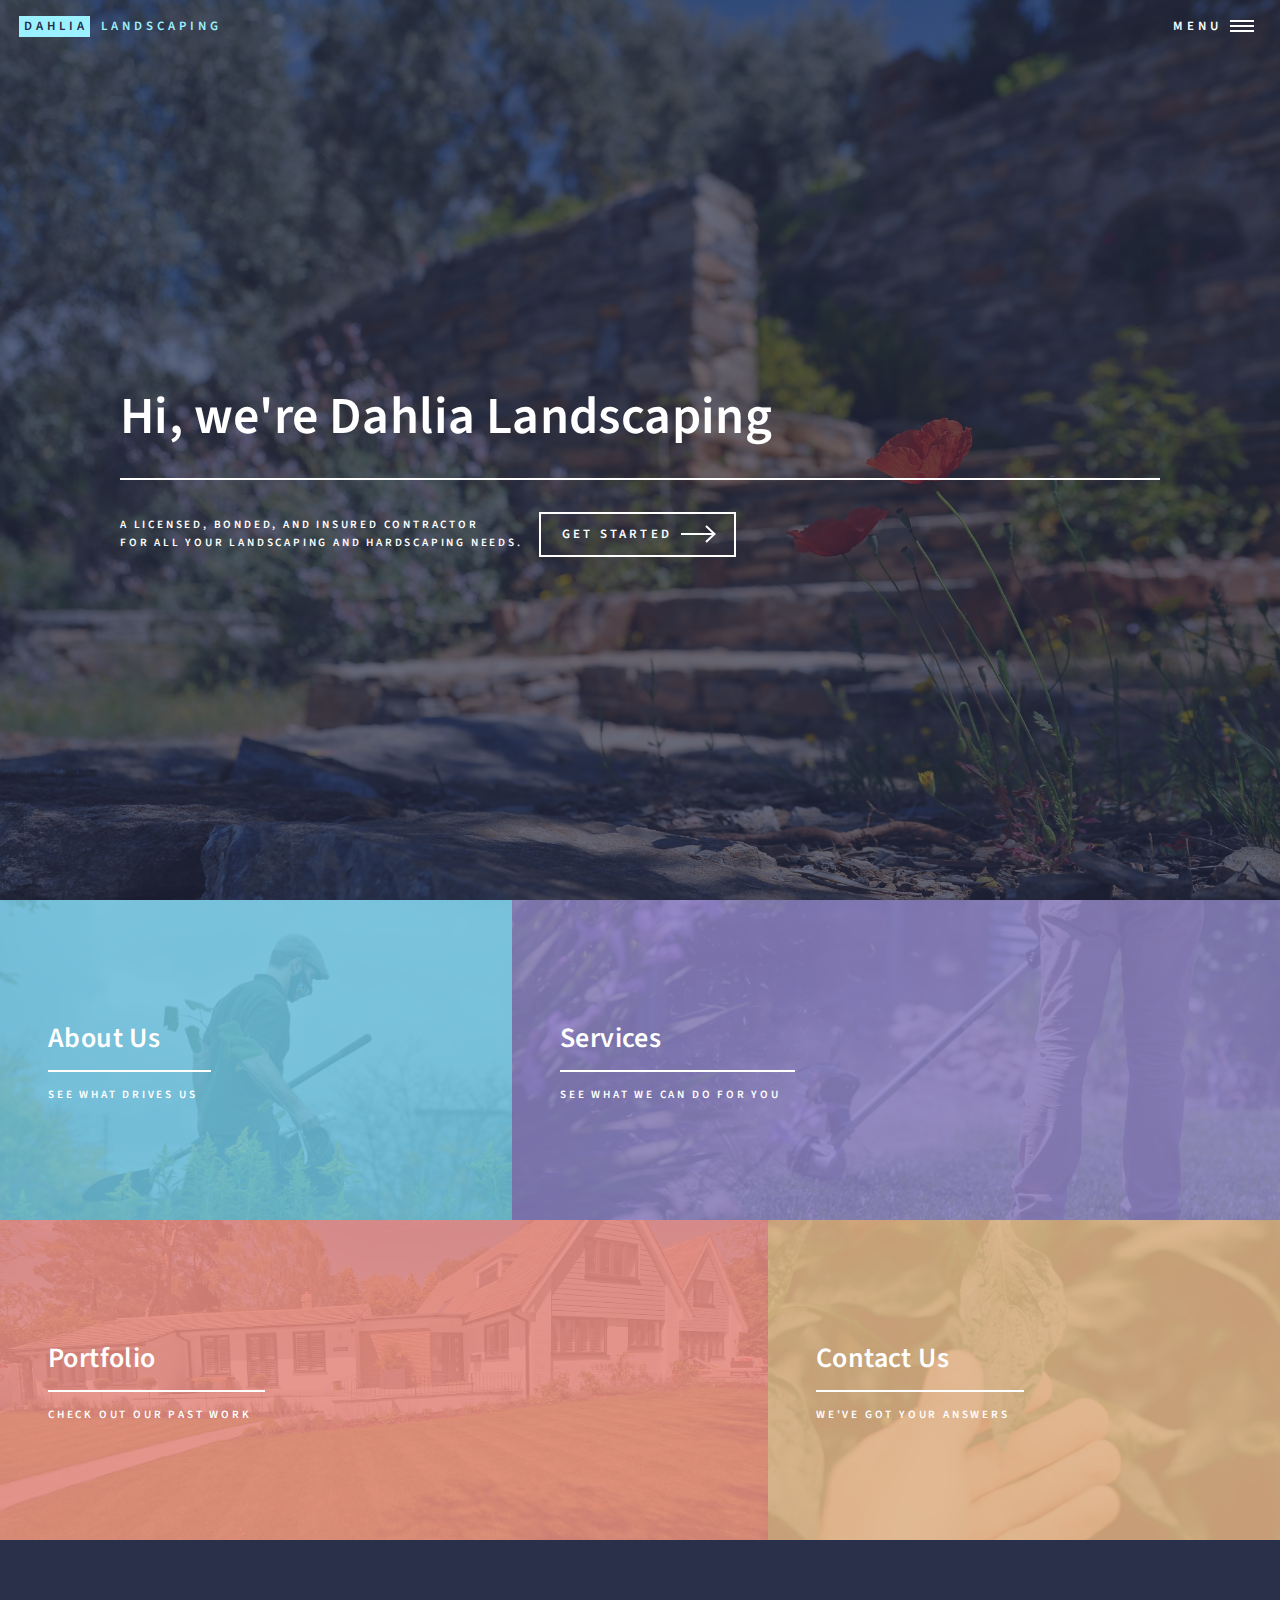
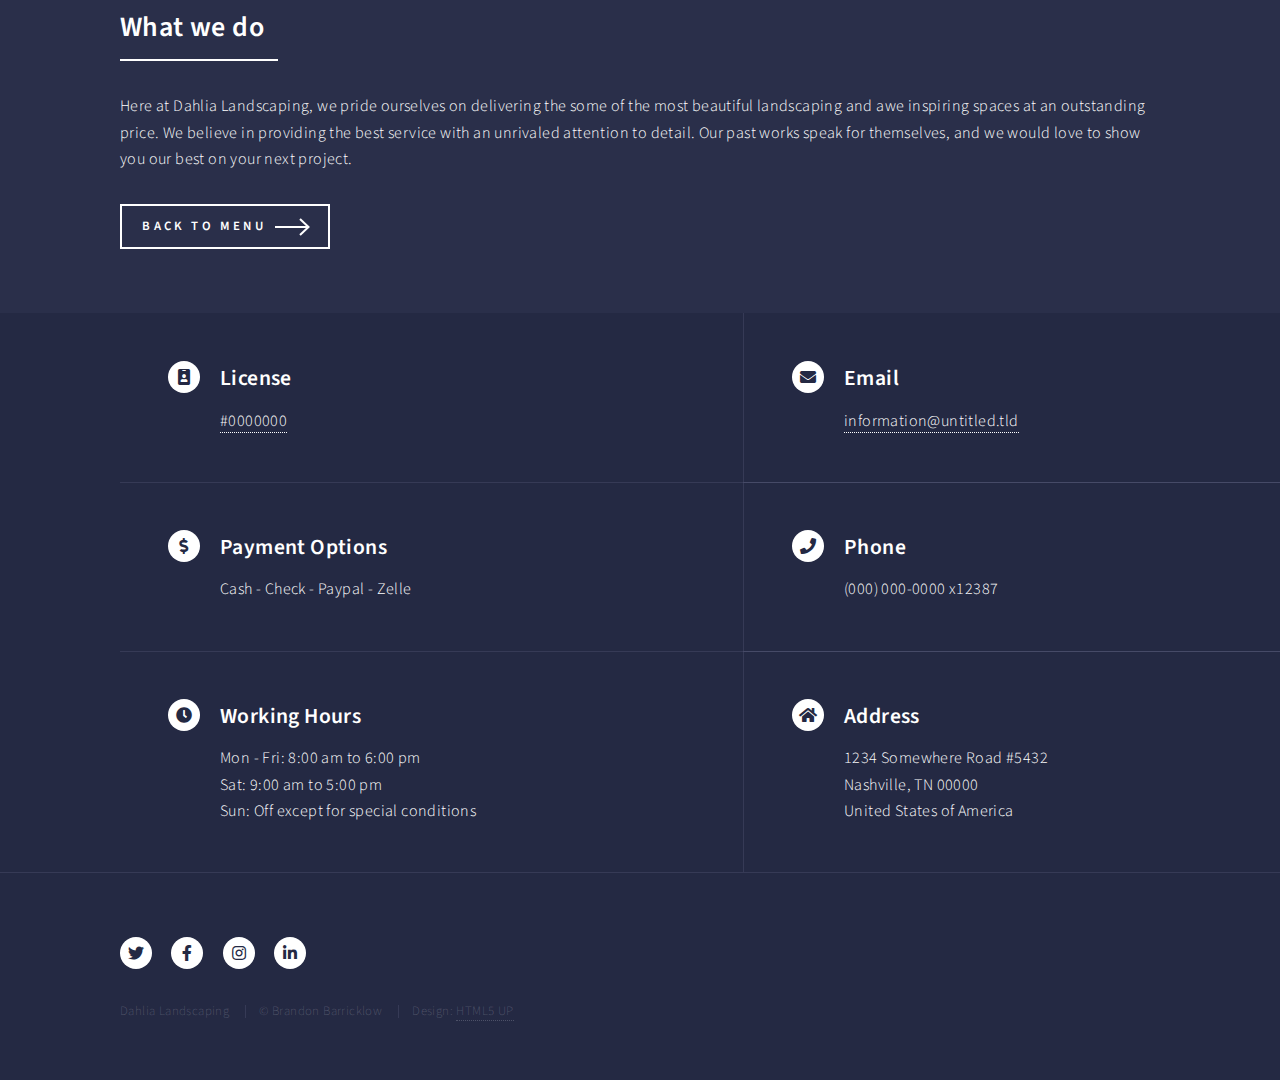
==== commit c4b838d8: "Change button language" ====
--- a/index.html
+++ b/index.html
@@ -29,8 +29,8 @@
 					<nav id="menu">
 						<ul class="links">
 							<li><a href="index.html">Home</a></li>
+							<li><a href="services.html">Services</a></li>
 							<li><a href="about.html">About Us</a></li>
-							<li><a href="services.html">Services</a></li>
 							<li><a href="portfolio.html">Portfolio</a></li>
 							<li><a href="contactus.html">Contact Us</a></li>
 						</ul>
@@ -120,7 +120,7 @@
 									</header>
 									<p>Here at Dahlia Landscaping, we pride ourselves on delivering the some of the most beautiful landscaping and awe inspiring spaces at an outstanding price. We believe in providing the best service with an unrivaled attention to detail. Our past works speak for themselves, and we would love to show you our best on your next project.</p>
 									<ul class="actions">
-										<li><a href="#one" class="button next scrolly">Get Started</a></li>
+										<li><a href="#one" class="button next scrolly">Back to Menu</a></li>
 									</ul>
 								</div>
 							</section>
--- a/assets/css/main.css
+++ b/assets/css/main.css
@@ -2164,6 +2164,7 @@
 		border: 0;
 		display: inline-block;
 		position: relative;
+		
 	}
 
 		.image img {
@@ -3952,7 +3953,9 @@
 			transform: none;
 			opacity: 1;
 			visibility: visible;
-		}
+
+		}
+/* Custom rules */
 
 .lg-width {
 	margin: 0 auto;
@@ -3963,4 +3966,78 @@
 	height: 100%;
 	max-height: 500px;
 	object-fit: cover;
+}
+
+.img-grid {
+	max-height: 320px;
+	overflow: hidden;
+}
+
+/* W3 Schools modal tutorial */
+
+#myImg {
+	cursor: pointer;
+}
+
+.modal {
+	display: none;
+	position: fixed;
+	z-index: 1;
+	padding-top: 100px;
+	left: 0;
+	top: 0;
+	width: 100%;
+	height: 100%;
+	overflow: auto;
+	background-color: black;
+	background-color: rgba(0, 0, 0, 0.9);
+}
+
+.modal-content {
+	margin: auto;
+	display: block;
+	width: 80%;
+}
+
+#caption {
+	margin: auto;
+	display: block;
+	width: 80%;
+	max-width: 700px;
+	text-align: center;
+	color: #ccc;
+	padding: 10px 0;
+	height: 150px;
+}
+
+.modal-content, #caption {
+	animation-name: zoom;
+	animation-duration: 0.3s;
+  }
+
+@keyframes zoom {
+	from {transform:scale(0)}
+	to {transform:scale(1)}
+}
+
+.close {
+	position: absolute;
+	top: 70px;
+	right: 35px;
+	color: #f1f1f1;
+	font-size: 100px;
+	font-weight: bold;
+	transition: 0.3s;
+}
+
+.close:hover, .close:focus {
+	color: #bbb;
+	text-decoration: none;
+	cursor: pointer;
+}
+
+@media only screen and (max-width: 700px) {
+	.modal-content {
+		width: 100%;
+	}
 }